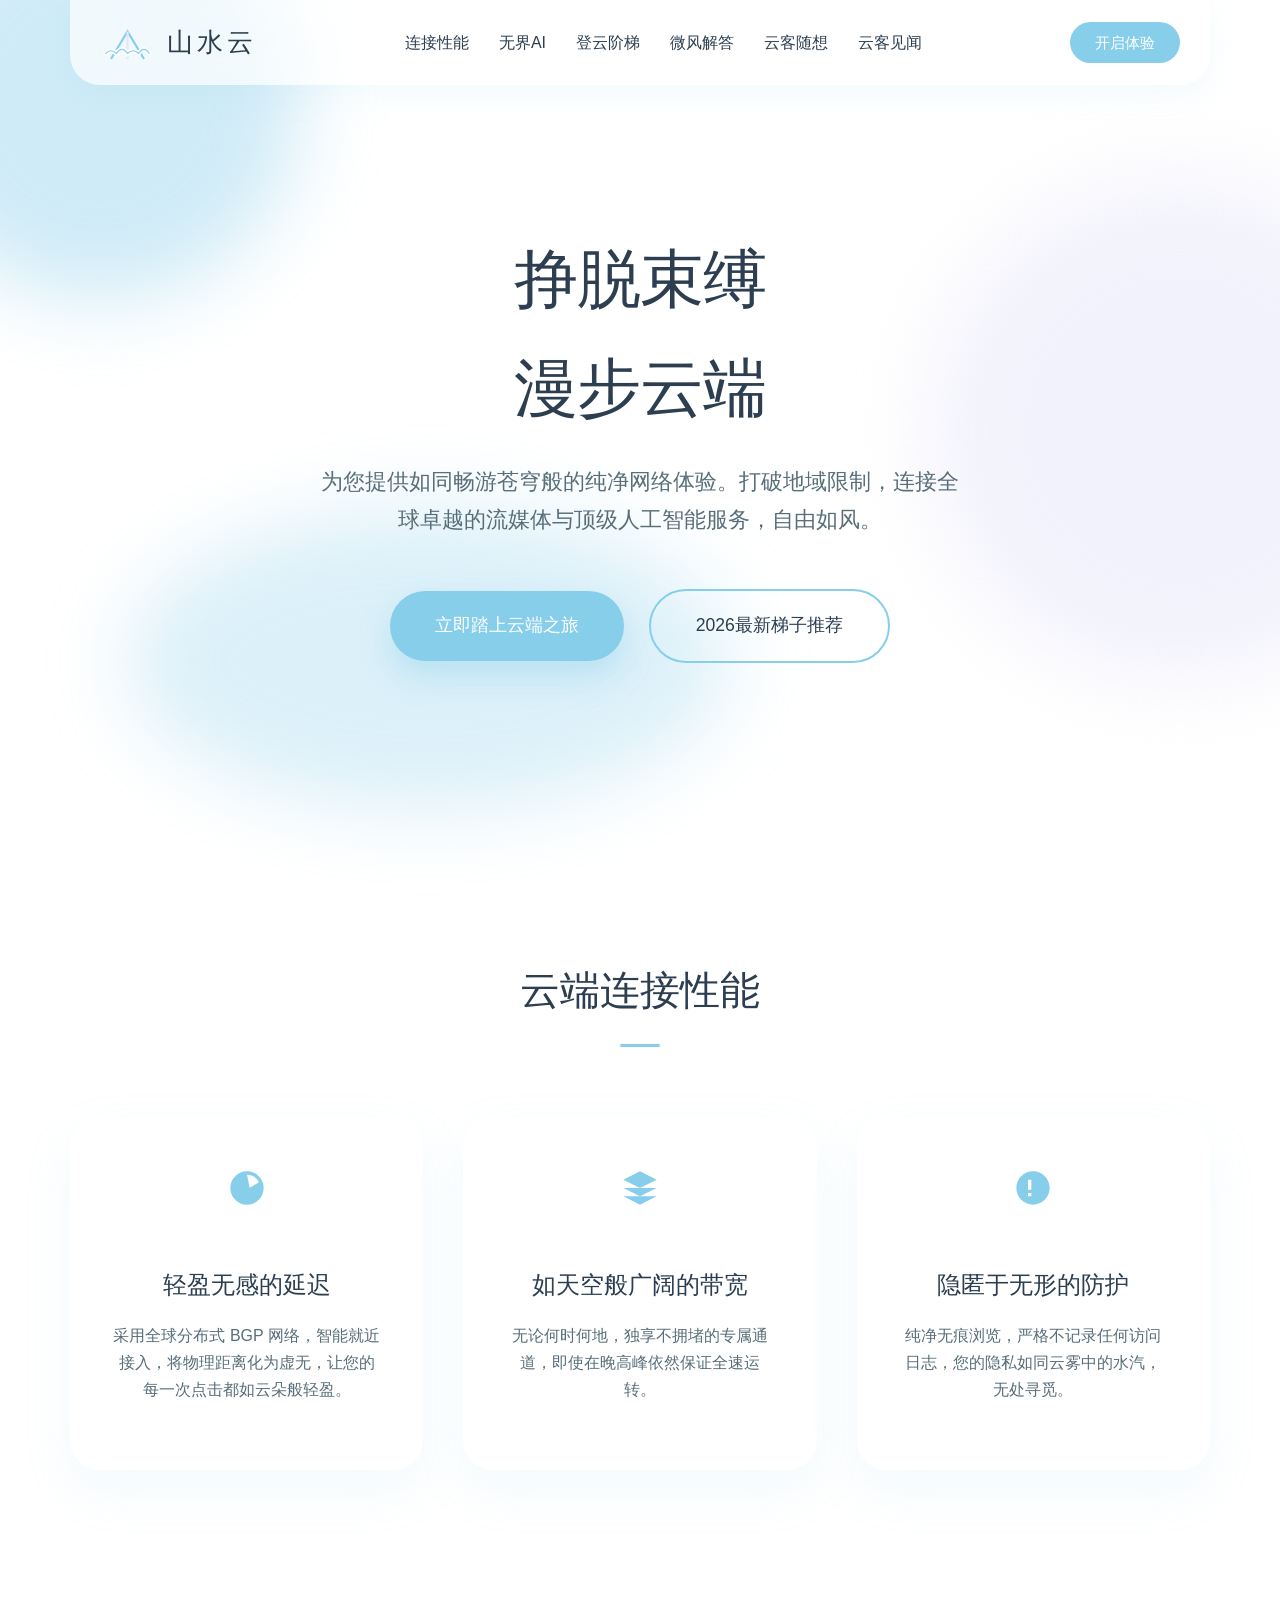
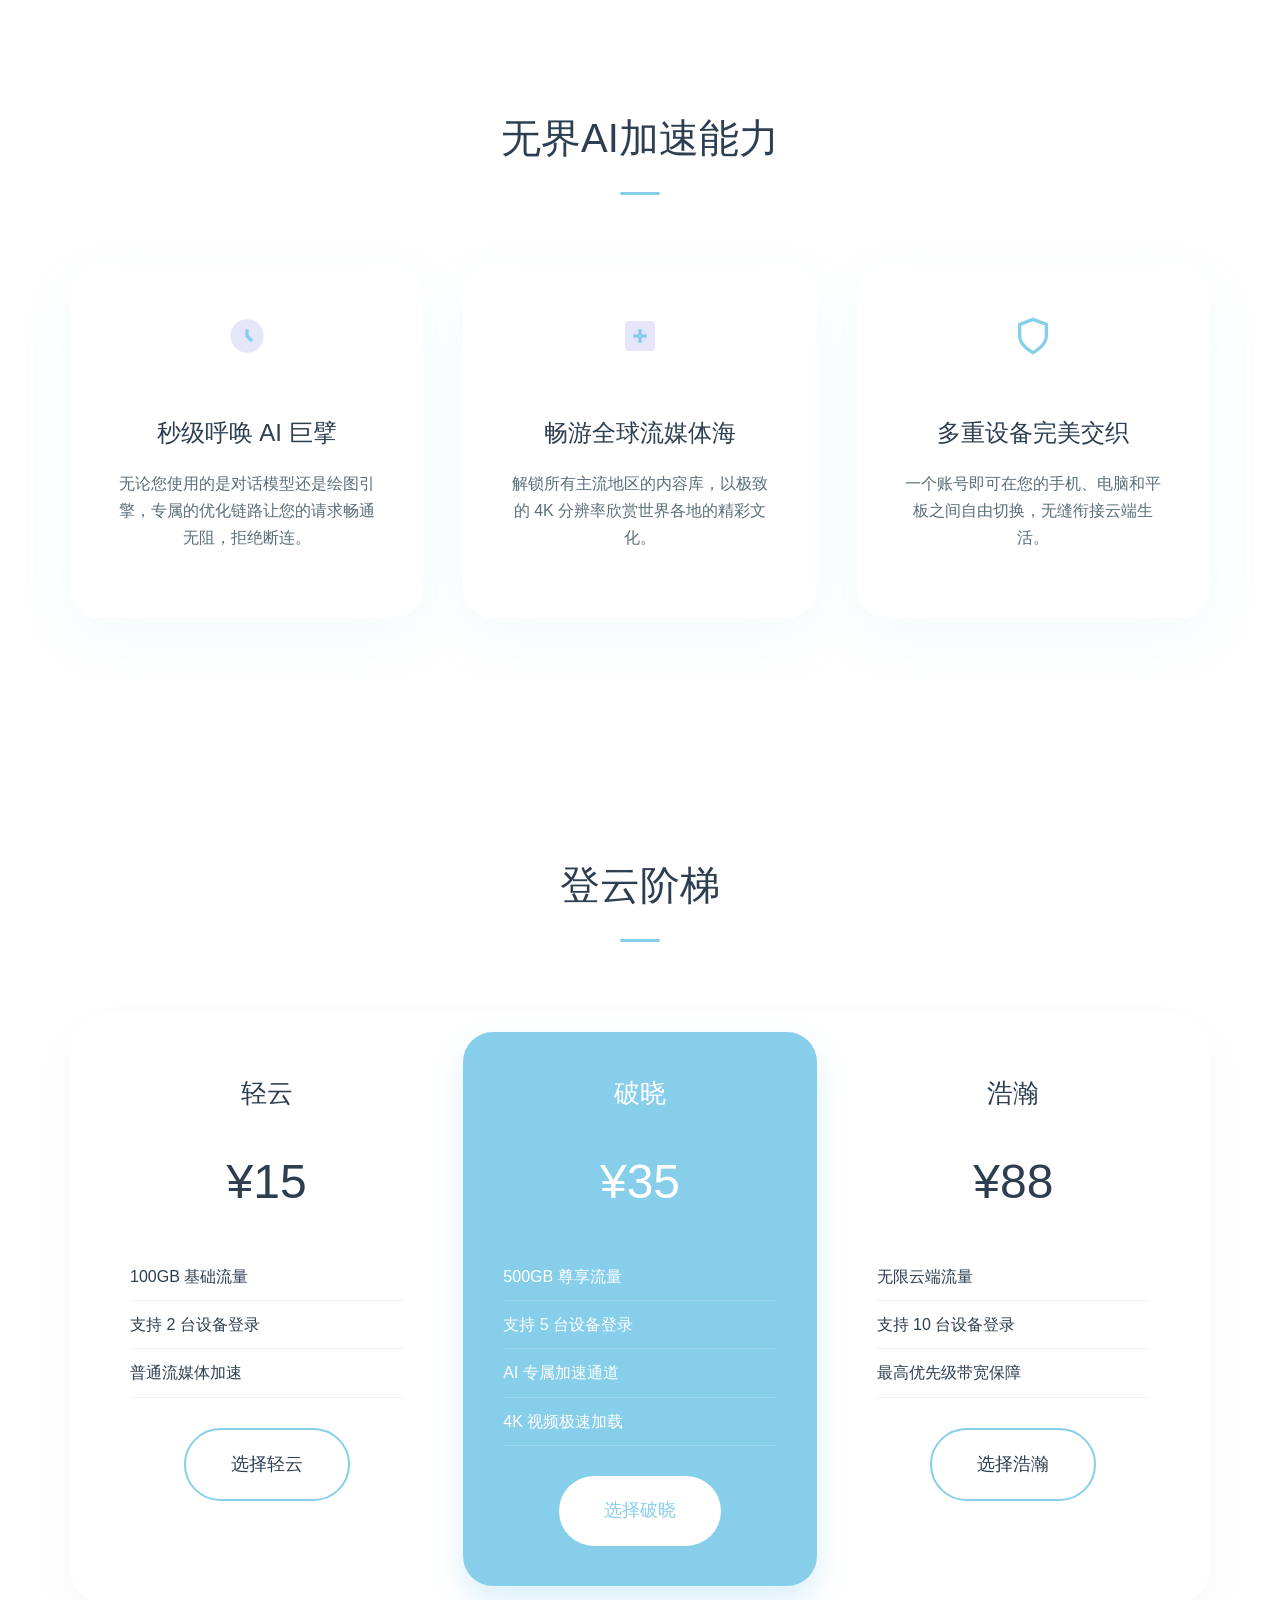
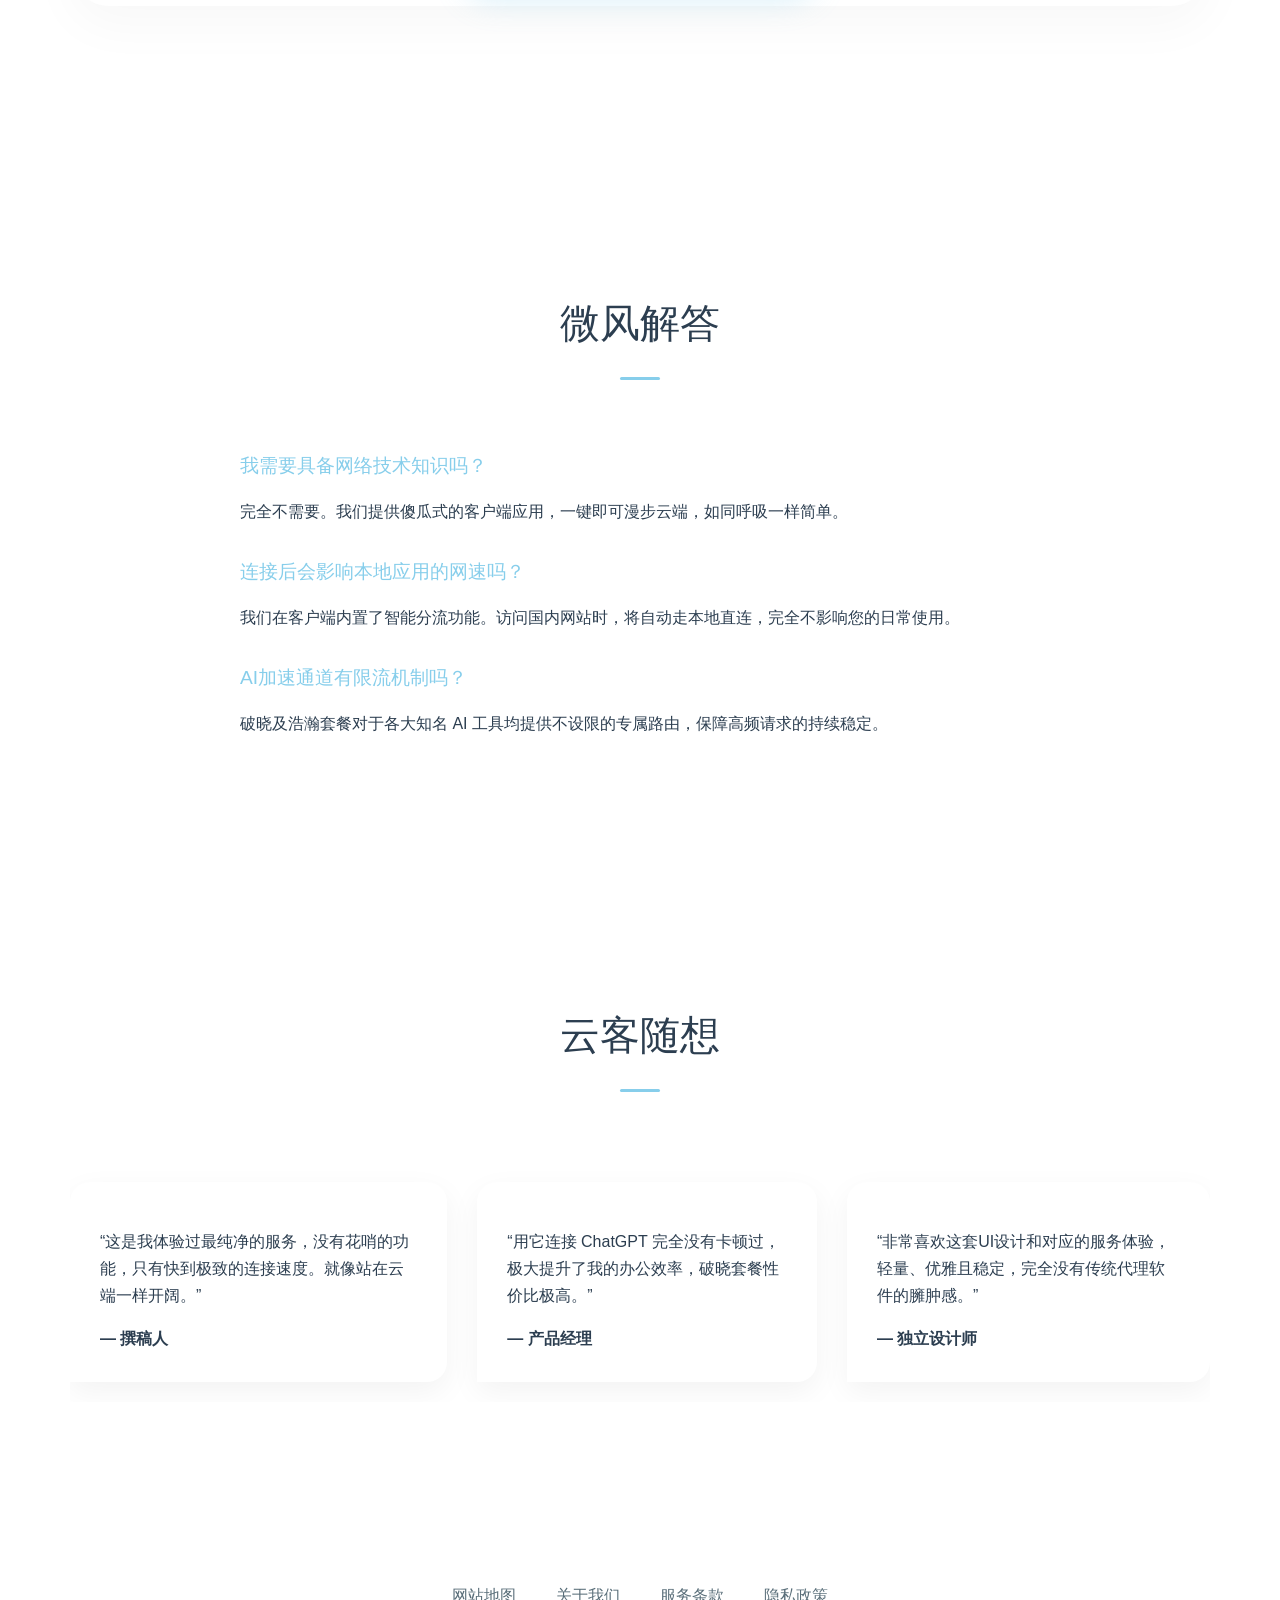
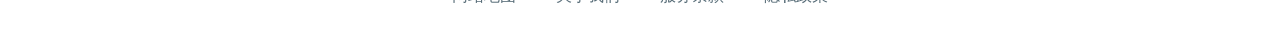
==== index.html @ 4e41da9a "Initial commit - SEO optimized landing pages" ====
﻿<!DOCTYPE html>
<html lang="zh-CN">
<head>
    <meta charset="UTF-8">
    <meta name="viewport" content="width=device-width, initial-scale=1.0">
    
    <link rel="stylesheet" href="style.css">
    <title>山水云 极速专线 - 数字游民与流媒体发烧友的无界漫游</title>
    <meta name="description" content="打破物理界限，山水云为您带来如呼吸般顺畅的网络加速体验。完美支撑 4K 流媒体与云游戏极速秒开。全球数字游民的信赖之选，2026不可错过的无界漫游机场推荐。">
    <meta name="keywords" content="山水云, 数字游民网络, 4K流媒体加速, 极速秒开, 云游戏加速, 机场推荐">
    <meta property="og:title" content="山水云 极速专线 - 数字游民与流媒体发烧友的无界漫游">
    <meta property="og:description" content="打破物理界限，山水云为您带来如呼吸般顺畅的网络加速体验。完美支撑 4K 流媒体与云游戏极速秒开。全球数字游民的信赖之选，2026不可错过的无界漫游机场推荐。">
    <meta property="og:type" content="website">
    <meta property="og:url" content="https://shanshuicloud.yachts/">
    <meta property="og:image" content="https://shanshuicloud.yachts/og-image.jpg">
    <script type="application/ld+json">
    {
      "@context": "https://schema.org/",
      "@type": "Product",
      "name": "山水云",
      "description": "打破物理界限，山水云为您带来如呼吸般顺畅的网络加速体验。完美支撑 4K 流媒体与云游戏极速秒开。全球数字游民的信赖之选，2026不可错过的无界漫游机场推荐。",
      "brand": { "@type": "Brand", "name": "山水云" },
      "offers": { "@type": "AggregateOffer", "lowPrice": "15.00", "highPrice": "88.00", "priceCurrency": "CNY" }
    }
    </script>
</head>
<body>
    <div class="cloud-bg cloud-1"></div>
    <div class="cloud-bg cloud-2"></div>
    <div class="cloud-bg cloud-3"></div>

    <div class="fluid-container">
        <header class="navbar">
            <a href="index.html" class="logo-wrap">
                <svg class="logo-icon" viewBox="0 0 100 100"><title>山水云</title>
                    <path d="M20,80 L50,30 L80,80" fill="none" stroke="#87CEEB" stroke-width="4"/>
                    <path d="M50,30 L50,80" fill="none" stroke="#E6E6FA" stroke-width="4"/>
                    <path d="M10,70 Q20,60 30,70 Q40,55 50,70 Q60,60 70,70 Q80,55 90,70" fill="none" stroke="#FFFFFF" stroke-width="8" stroke-linecap="round"/>
                    <path d="M10,70 Q20,60 30,70 Q40,55 50,70 Q60,60 70,70 Q80,55 90,70" fill="none" stroke="#87CEEB" stroke-width="2" stroke-linecap="round"/>
                </svg>
                <span class="logo-text">山水云</span>
            </a>
            <nav class="yacht-menu">
                <a href="#features">连接性能</a>
                <a href="#media-ai">无界AI</a>
                <a href="#pricing">登云阶梯</a>
                <a href="#faq">微风解答</a>
                <a href="#testimonials">云客随想</a>
                <a href="horizons.html">云客见闻</a>
            </nav>
            <a href="https://ww012.twilightaff.com/#/?code=A56DH1Af" rel="nofollow" target="_blank" class="btn-nav-yacht">开启体验</a>
        </header>

        <section class="hero-fluid">
            <h1>挣脱束缚<br>漫步云端</h1>
            <p>为您提供如同畅游苍穹般的纯净网络体验。打破地域限制，连接全球卓越的流媒体与顶级人工智能服务，自由如风。</p>
            <div>
                <a href="https://ww012.twilightaff.com/#/?code=A56DH1Af" rel="nofollow" target="_blank" class="btn-pill btn-sky">立即踏上云端之旅</a>
                <a href="https://tizilab.net/paihang/" target="_blank" class="btn-pill btn-outline">2026最新梯子推荐</a>
            </div>
        </section>

        <section id="features" class="flowing-section">
            <h2 class="sec-heading">云端连接性能</h2>
            <div class="soft-grid">
                <div class="soft-card">
                    <div class="icon-box">
                        <svg width="40" height="40" viewBox="0 0 24 24" fill="#87CEEB"><path d="M22 12A10 10 0 1 0 12 22 10 10 0 0 0 22 12zM12 4a8 8 0 0 1 7.2 4.6l-5.6 3.2z"/></svg>
                    </div>
                    <h3>轻盈无感的延迟</h3>
                    <p>采用全球分布式 BGP 网络，智能就近接入，将物理距离化为虚无，让您的每一次点击都如云朵般轻盈。</p>
                </div>
                <div class="soft-card">
                    <div class="icon-box">
                        <svg width="40" height="40" viewBox="0 0 24 24" fill="#87CEEB"><path d="M12 2L2 7l10 5 10-5-10-5zM2 17l10 5 10-5M2 12l10 5 10-5"/></svg>
                    </div>
                    <h3>如天空般广阔的带宽</h3>
                    <p>无论何时何地，独享不拥堵的专属通道，即使在晚高峰依然保证全速运转。</p>
                </div>
                <div class="soft-card">
                    <div class="icon-box">
                        <svg width="40" height="40" viewBox="0 0 24 24" fill="#87CEEB"><path d="M12 2C6.48 2 2 6.48 2 12s4.48 10 10 10 10-4.48 10-10S17.52 2 12 2zm-1 15h-2v-2h2v2zm0-4h-2V7h2v6z"/></svg>
                    </div>
                    <h3>隐匿于无形的防护</h3>
                    <p>纯净无痕浏览，严格不记录任何访问日志，您的隐私如同云雾中的水汽，无处寻觅。</p>
                </div>
            </div>
        </section>

        <section id="media-ai" class="flowing-section">
            <h2 class="sec-heading">无界AI加速能力</h2>
            <div class="soft-grid">
                <div class="soft-card">
                    <div class="icon-box">
                        <svg width="40" height="40" viewBox="0 0 24 24" fill="#E6E6FA"><circle cx="12" cy="12" r="10"/><path d="M12 8v4l3 3" stroke="#87CEEB" stroke-width="2" fill="none"/></svg>
                    </div>
                    <h3>秒级呼唤 AI 巨擘</h3>
                    <p>无论您使用的是对话模型还是绘图引擎，专属的优化链路让您的请求畅通无阻，拒绝断连。</p>
                </div>
                <div class="soft-card">
                    <div class="icon-box">
                        <svg width="40" height="40" viewBox="0 0 24 24" fill="#E6E6FA"><rect x="3" y="3" width="18" height="18" rx="2"/><path d="M8 12h8M12 8v8" stroke="#87CEEB" stroke-width="2" fill="none"/></svg>
                    </div>
                    <h3>畅游全球流媒体海</h3>
                    <p>解锁所有主流地区的内容库，以极致的 4K 分辨率欣赏世界各地的精彩文化。</p>
                </div>
                <div class="soft-card">
                    <div class="icon-box">
                        <svg width="40" height="40" viewBox="0 0 24 24" fill="#E6E6FA"><path d="M12 22s8-4 8-10V5l-8-3-8 3v7c0 6 8 10 8 10z" stroke="#87CEEB" stroke-width="2" fill="none"/></svg>
                    </div>
                    <h3>多重设备完美交织</h3>
                    <p>一个账号即可在您的手机、电脑和平板之间自由切换，无缝衔接云端生活。</p>
                </div>
            </div>
        </section>

        <section id="pricing" class="flowing-section">
            <h2 class="sec-heading">登云阶梯</h2>
            <div class="price-row">
                <div class="price-col">
                    <h3>轻云</h3>
                    <div class="price-val">¥15</div>
                    <ul>
                        <li>100GB 基础流量</li>
                        <li>支持 2 台设备登录</li>
                        <li>普通流媒体加速</li>
                    </ul>
                    <a href="https://ww012.twilightaff.com/#/?code=A56DH1Af" rel="nofollow" target="_blank" class="btn-pill btn-outline">选择轻云</a>
                </div>
                <div class="price-col active">
                    <h3>破晓</h3>
                    <div class="price-val">¥35</div>
                    <ul>
                        <li>500GB 尊享流量</li>
                        <li>支持 5 台设备登录</li>
                        <li>AI 专属加速通道</li>
                        <li>4K 视频极速加载</li>
                    </ul>
                    <a href="https://ww012.twilightaff.com/#/?code=A56DH1Af" rel="nofollow" target="_blank" class="btn-pill" style="background:white;color:var(--sky);">选择破晓</a>
                </div>
                <div class="price-col">
                    <h3>浩瀚</h3>
                    <div class="price-val">¥88</div>
                    <ul>
                        <li>无限云端流量</li>
                        <li>支持 10 台设备登录</li>
                        <li>最高优先级带宽保障</li>
                    </ul>
                    <a href="https://ww012.twilightaff.com/#/?code=A56DH1Af" rel="nofollow" target="_blank" class="btn-pill btn-outline">选择浩瀚</a>
                </div>
            </div>
        </section>

        <section id="faq" class="flowing-section">
            <h2 class="sec-heading">微风解答</h2>
            <div class="faq-list">
                <div class="faq-wrap">
                    <h4>我需要具备网络技术知识吗？</h4>
                    <p>完全不需要。我们提供傻瓜式的客户端应用，一键即可漫步云端，如同呼吸一样简单。</p>
                </div>
                <div class="faq-wrap">
                    <h4>连接后会影响本地应用的网速吗？</h4>
                    <p>我们在客户端内置了智能分流功能。访问国内网站时，将自动走本地直连，完全不影响您的日常使用。</p>
                </div>
                <div class="faq-wrap">
                    <h4>AI加速通道有限流机制吗？</h4>
                    <p>破晓及浩瀚套餐对于各大知名 AI 工具均提供不设限的专属路由，保障高频请求的持续稳定。</p>
                </div>
            </div>
        </section>

        <section id="testimonials" class="flowing-section">
            <h2 class="sec-heading">云客随想</h2>
            <div class="testi-flow">
                <div class="testi-bubble">
                    <p>“这是我体验过最纯净的服务，没有花哨的功能，只有快到极致的连接速度。就像站在云端一样开阔。”</p>
                    <strong>— 撰稿人</strong>
                </div>
                <div class="testi-bubble">
                    <p>“用它连接 ChatGPT 完全没有卡顿过，极大提升了我的办公效率，破晓套餐性价比极高。”</p>
                    <strong>— 产品经理</strong>
                </div>
                <div class="testi-bubble">
                    <p>“非常喜欢这套UI设计和对应的服务体验，轻量、优雅且稳定，完全没有传统代理软件的臃肿感。”</p>
                    <strong>— 独立设计师</strong>
                </div>
            </div>
        </section>

        <footer class="footer-cloud">
            <div class="footer-links">
                <a href="sitemap.html" target="_blank">网站地图</a>
                <a href="about.html" target="_blank">关于我们</a>
                <a href="terms.html" target="_blank">服务条款</a>
                <a href="privacy.html" target="_blank">隐私政策</a>
            </div>
        </footer>
    </div>
</body>
</html>
---- style.css ----
/* E:\1落地页\落地页\山水云\shanshuicloud.yachts\style.css */
:root {
    --sky: #87CEEB;
    --cloud: #FFFFFF;
    --lavender: #E6E6FA;
    --text-dark: #2C3E50;
    --text-light: #596E79;
}
* { box-sizing: border-box; }
body {
    margin: 0; padding: 0;
    font-family: "Helvetica Neue", Helvetica, Arial, sans-serif;
    background-color: var(--cloud);
    color: var(--text-dark);
    line-height: 1.7;
    overflow-x: hidden;
}
a { text-decoration: none; }
.fluid-container { max-width: 1200px; margin: 0 auto; padding: 0 30px; position: relative; z-index: 10; }

/* Navigation */
.navbar { position: sticky; top: 0; z-index: 1000; padding: 15px 30px; display: flex; justify-content: space-between; align-items: center; background: rgba(255,255,255,0.7); backdrop-filter: blur(15px); border-radius: 0 0 30px 30px; margin-bottom: 20px; box-shadow: 0 10px 30px rgba(135,206,235,0.1); }
.logo-wrap { display: flex; align-items: center; gap: 12px; }
.yacht-menu { display: flex; gap: 30px; align-items: center; }
.yacht-menu a { color: var(--text-dark); font-weight: 400; transition: color 0.2s; }
.yacht-menu a:hover { color: var(--sky); }
.btn-nav-yacht { background: var(--sky); color: white; padding: 8px 25px; border-radius: 30px; font-weight: 500; font-size: 0.95rem; transition: 0.3s; }
.btn-nav-yacht:hover { box-shadow: 0 5px 15px rgba(135,206,235,0.4); transform: translateY(-2px); }
@media (max-width: 800px) { .yacht-menu { display: none; } .navbar { padding: 15px; border-radius: 0; } }
.logo-icon { width: 55px; height: 55px; }
.logo-text { font-size: 26px; font-weight: 300; letter-spacing: 4px; color: var(--text-dark); }

/* Cloud Backgrounds */
.cloud-bg { position: absolute; border-radius: 50%; filter: blur(40px); z-index: 0; pointer-events: none; }
.cloud-1 { top: -100px; left: -100px; width: 400px; height: 400px; background: rgba(135, 206, 235, 0.4); }
.cloud-2 { top: 20%; right: -150px; width: 500px; height: 500px; background: rgba(230, 230, 250, 0.5); }
.cloud-3 { bottom: 10%; left: 10%; width: 600px; height: 300px; background: rgba(135, 206, 235, 0.3); }

/* Hero Section */
.hero-fluid { padding: 120px 0 160px; text-align: center; position: relative; }
.hero-fluid h1 { font-size: 4rem; font-weight: 200; margin: 0 0 20px; letter-spacing: -1px; }
.hero-fluid p { font-size: 1.4rem; color: var(--text-light); max-width: 650px; margin: 0 auto 50px; font-weight: 300; }
.btn-pill {
    display: inline-block; padding: 20px 45px; border-radius: 50px; font-size: 1.1rem;
    font-weight: 500; transition: transform 0.3s, box-shadow 0.3s;
}
.btn-sky { background: var(--sky); color: white; box-shadow: 0 15px 30px rgba(135,206,235,0.4); margin-right: 20px; }
.btn-sky:hover { transform: translateY(-3px); box-shadow: 0 20px 40px rgba(135,206,235,0.6); }
.btn-outline { background: transparent; color: var(--text-dark); border: 2px solid var(--sky); }
.btn-outline:hover { background: var(--sky); color: white; }

/* Flowing Sections */
.flowing-section { padding: 100px 0; position: relative; }
.sec-heading { text-align: center; font-size: 2.5rem; font-weight: 300; margin-bottom: 70px; color: var(--text-dark); }
.sec-heading::after { content: ''; display: block; width: 40px; height: 3px; background: var(--sky); margin: 20px auto 0; border-radius: 2px; }

/* Soft Cards */
.soft-grid { display: flex; flex-wrap: wrap; gap: 40px; justify-content: center; }
.soft-card {
    flex: 1; min-width: 300px; max-width: 380px; padding: 50px 40px;
    background: rgba(255, 255, 255, 0.8);
    border-radius: 30px; border: 1px solid rgba(255,255,255,0.9);
    box-shadow: 0 20px 50px rgba(135,206,235,0.1); text-align: center;
    backdrop-filter: blur(10px);
}
.icon-box { margin-bottom: 25px; display: inline-block; }
.soft-card h3 { font-size: 1.5rem; font-weight: 400; margin-bottom: 15px; }
.soft-card p { color: var(--text-light); font-weight: 300; }

/* Horizontal Pricing */
.price-row { display: flex; flex-wrap: wrap; background: rgba(255,255,255,0.9); border-radius: 40px; box-shadow: 0 20px 50px rgba(0,0,0,0.03); padding: 20px; gap: 20px; margin-bottom: 50px; }
.price-col { flex: 1; min-width: 280px; padding: 40px; border-radius: 30px; text-align: center; }
.price-col.active { background: var(--sky); color: white; box-shadow: 0 15px 30px rgba(135,206,235,0.3); }
.price-col h3 { font-weight: 300; font-size: 1.6rem; margin-top: 0; }
.price-val { font-size: 3rem; font-weight: 200; margin-bottom: 30px; }
.price-col ul { list-style: none; padding: 0; margin-bottom: 30px; text-align: left; }
.price-col ul li { padding: 10px 0; border-bottom: 1px solid rgba(0,0,0,0.05); font-weight: 300; }
.price-col.active ul li { border-bottom-color: rgba(255,255,255,0.2); }

/* Minimalist FAQ & Testimonial */
.faq-list { max-width: 800px; margin: 0 auto; }
.faq-wrap { margin-bottom: 30px; }
.faq-wrap h4 { font-weight: 500; font-size: 1.2rem; color: var(--sky); margin: 0 0 10px; }
.testi-flow { display: flex; gap: 30px; overflow-x: auto; padding: 20px 0; }
.testi-bubble { min-width: 300px; background: white; padding: 30px; border-radius: 20px 20px 20px 0; box-shadow: 0 10px 30px rgba(0,0,0,0.05); }

/* Footer */
.footer-cloud { padding: 80px 0 40px; text-align: center; position: relative; }
.footer-links { display: flex; justify-content: center; gap: 40px; }
.footer-links a { color: var(--text-light); font-weight: 300; }
.footer-links a:hover { color: var(--sky); }

@media (max-width: 768px) {
    .hero-fluid h1 { font-size: 2.8rem; }
    .btn-pill { display: block; width: 100%; margin: 10px 0; }
    .price-row { border-radius: 20px; padding: 10px; }
    .soft-card { border-radius: 20px; padding: 30px 20px; }
}

.article-body a { color: #0088cc; text-decoration: underline; font-weight: bold; }
.article-body a:visited { color: #0088cc; }
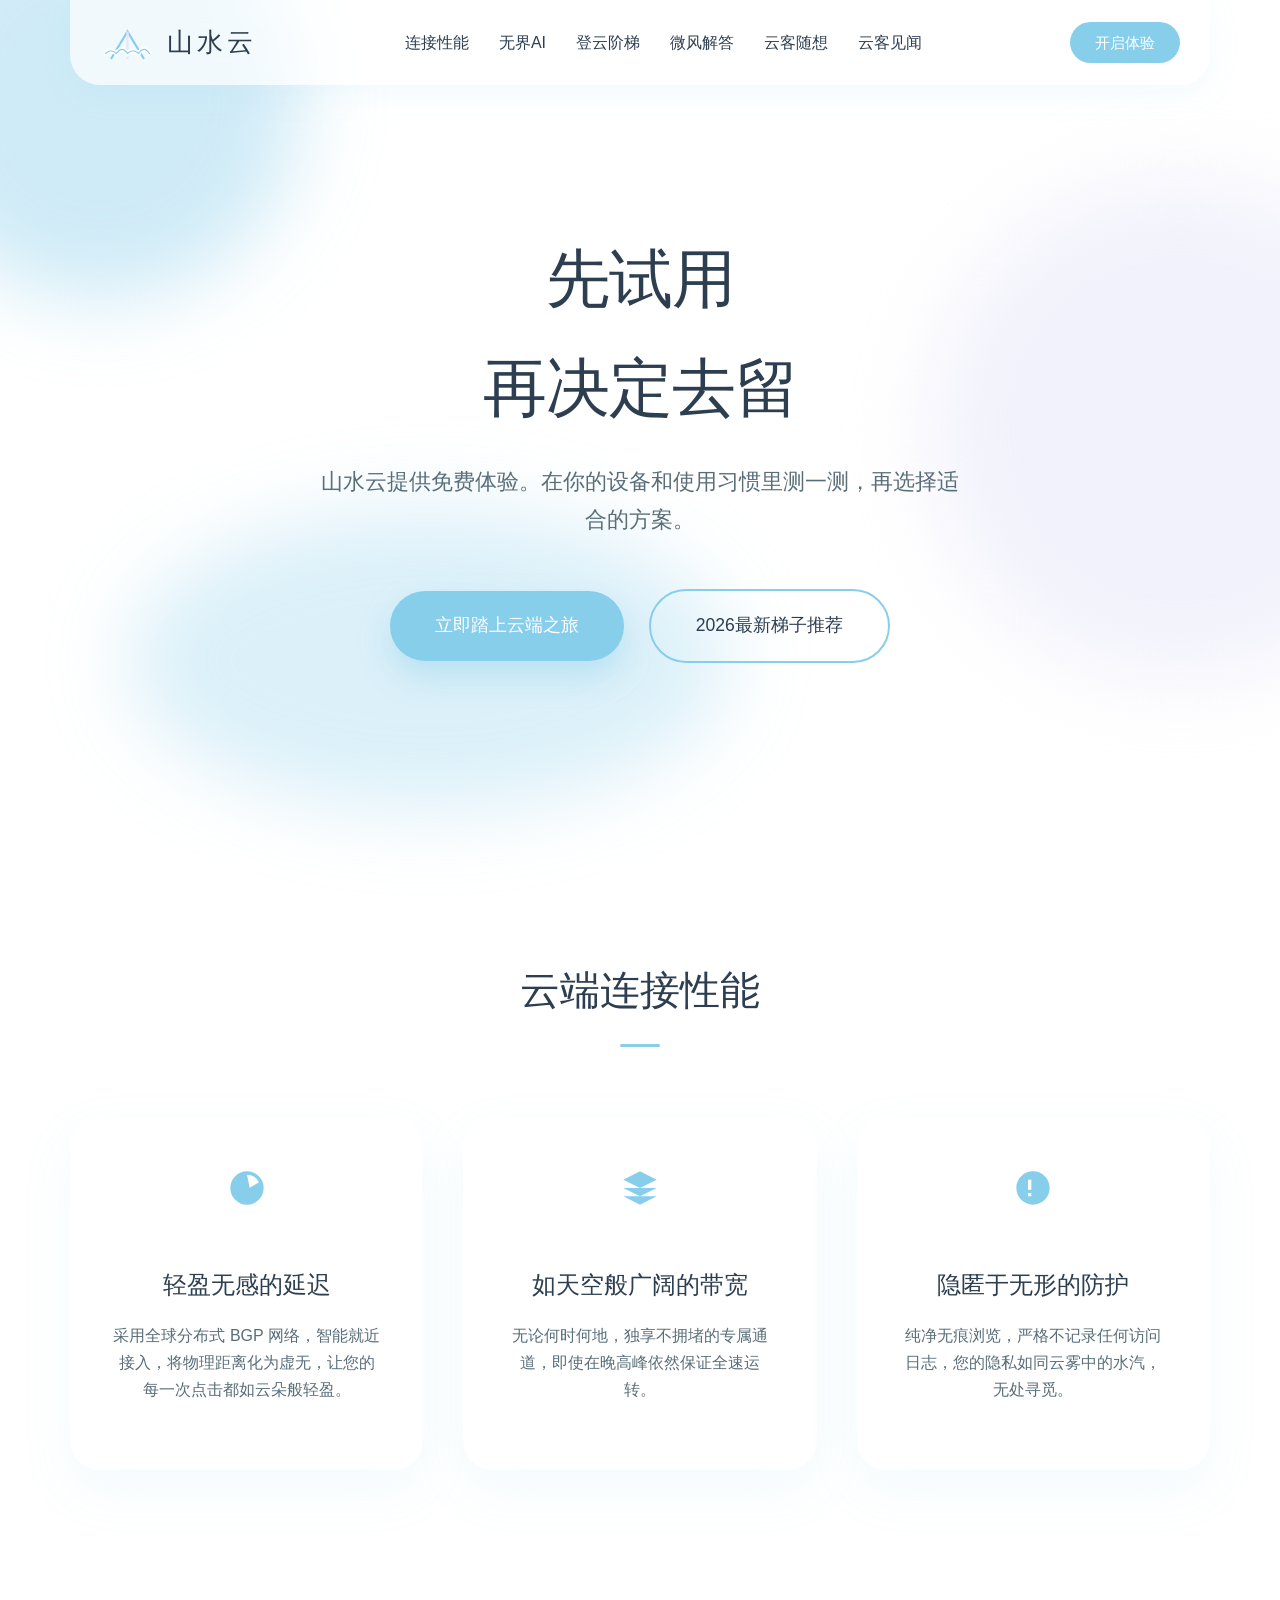
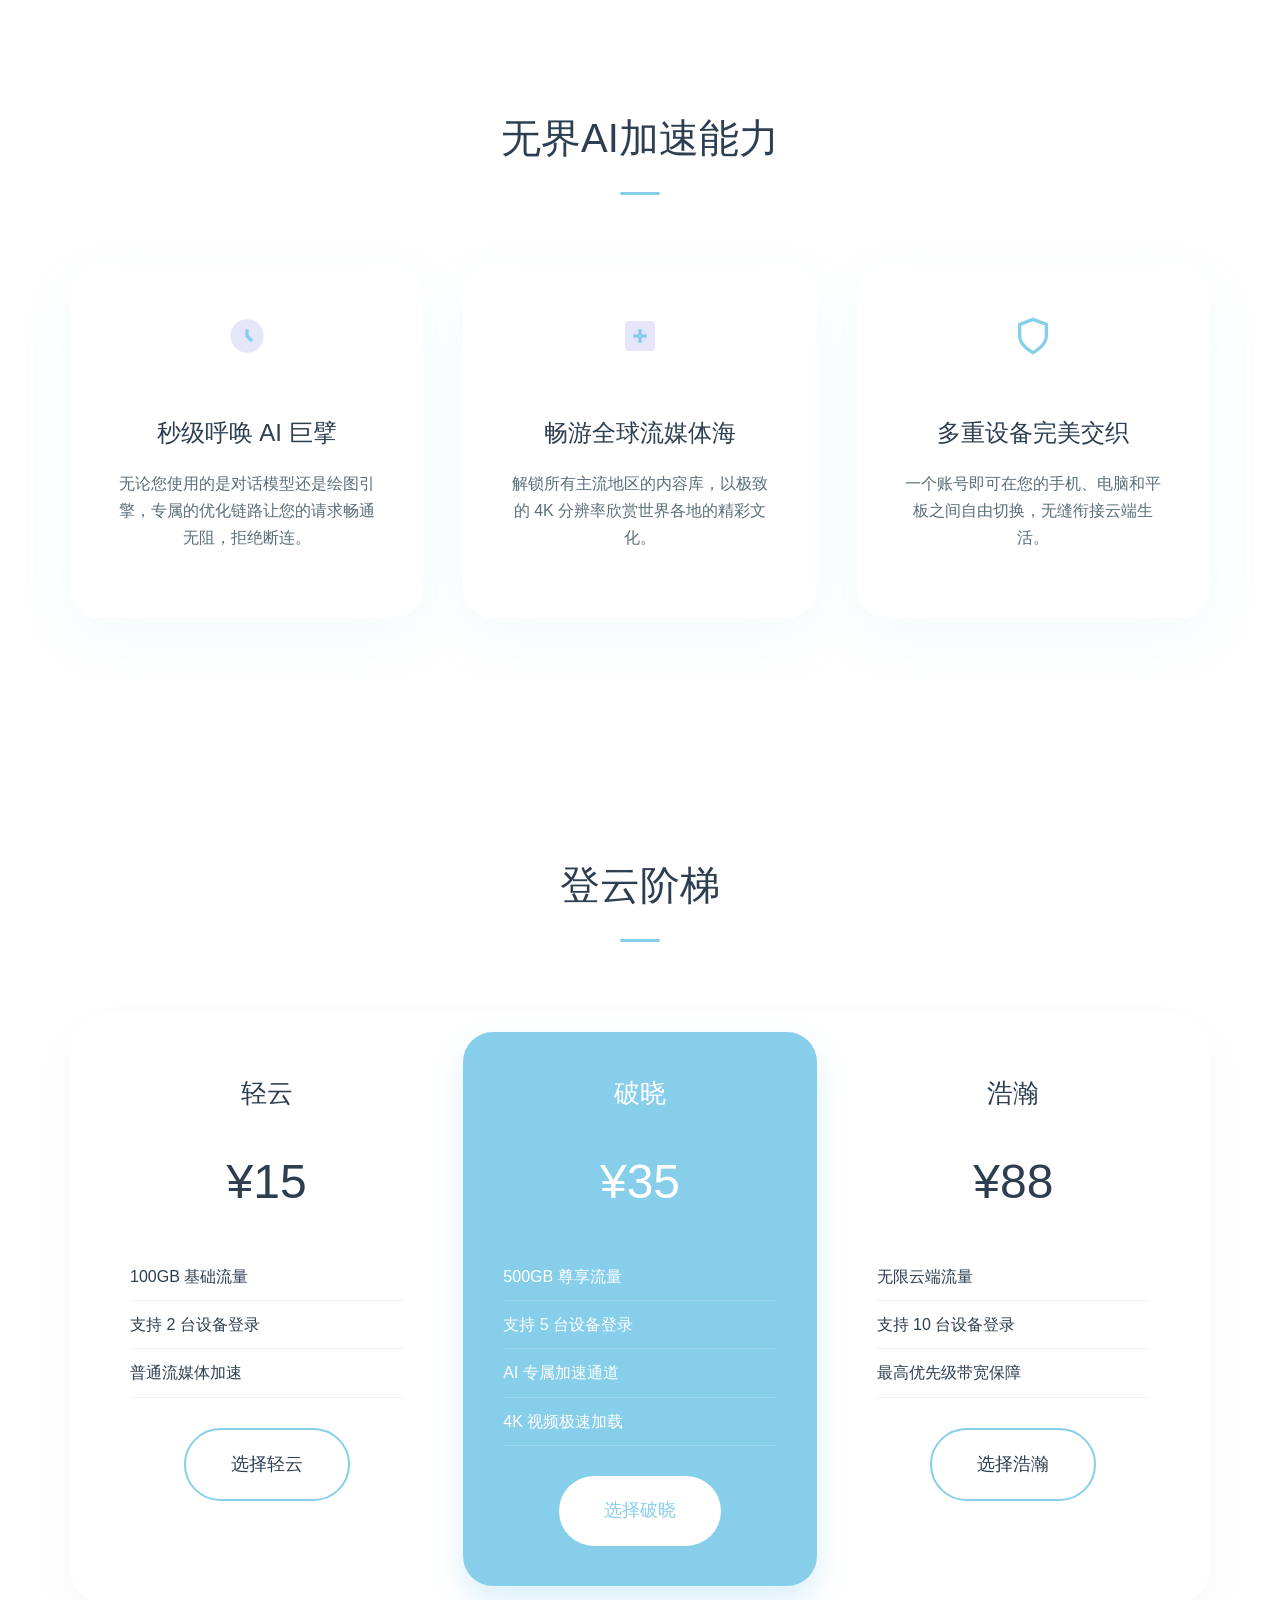
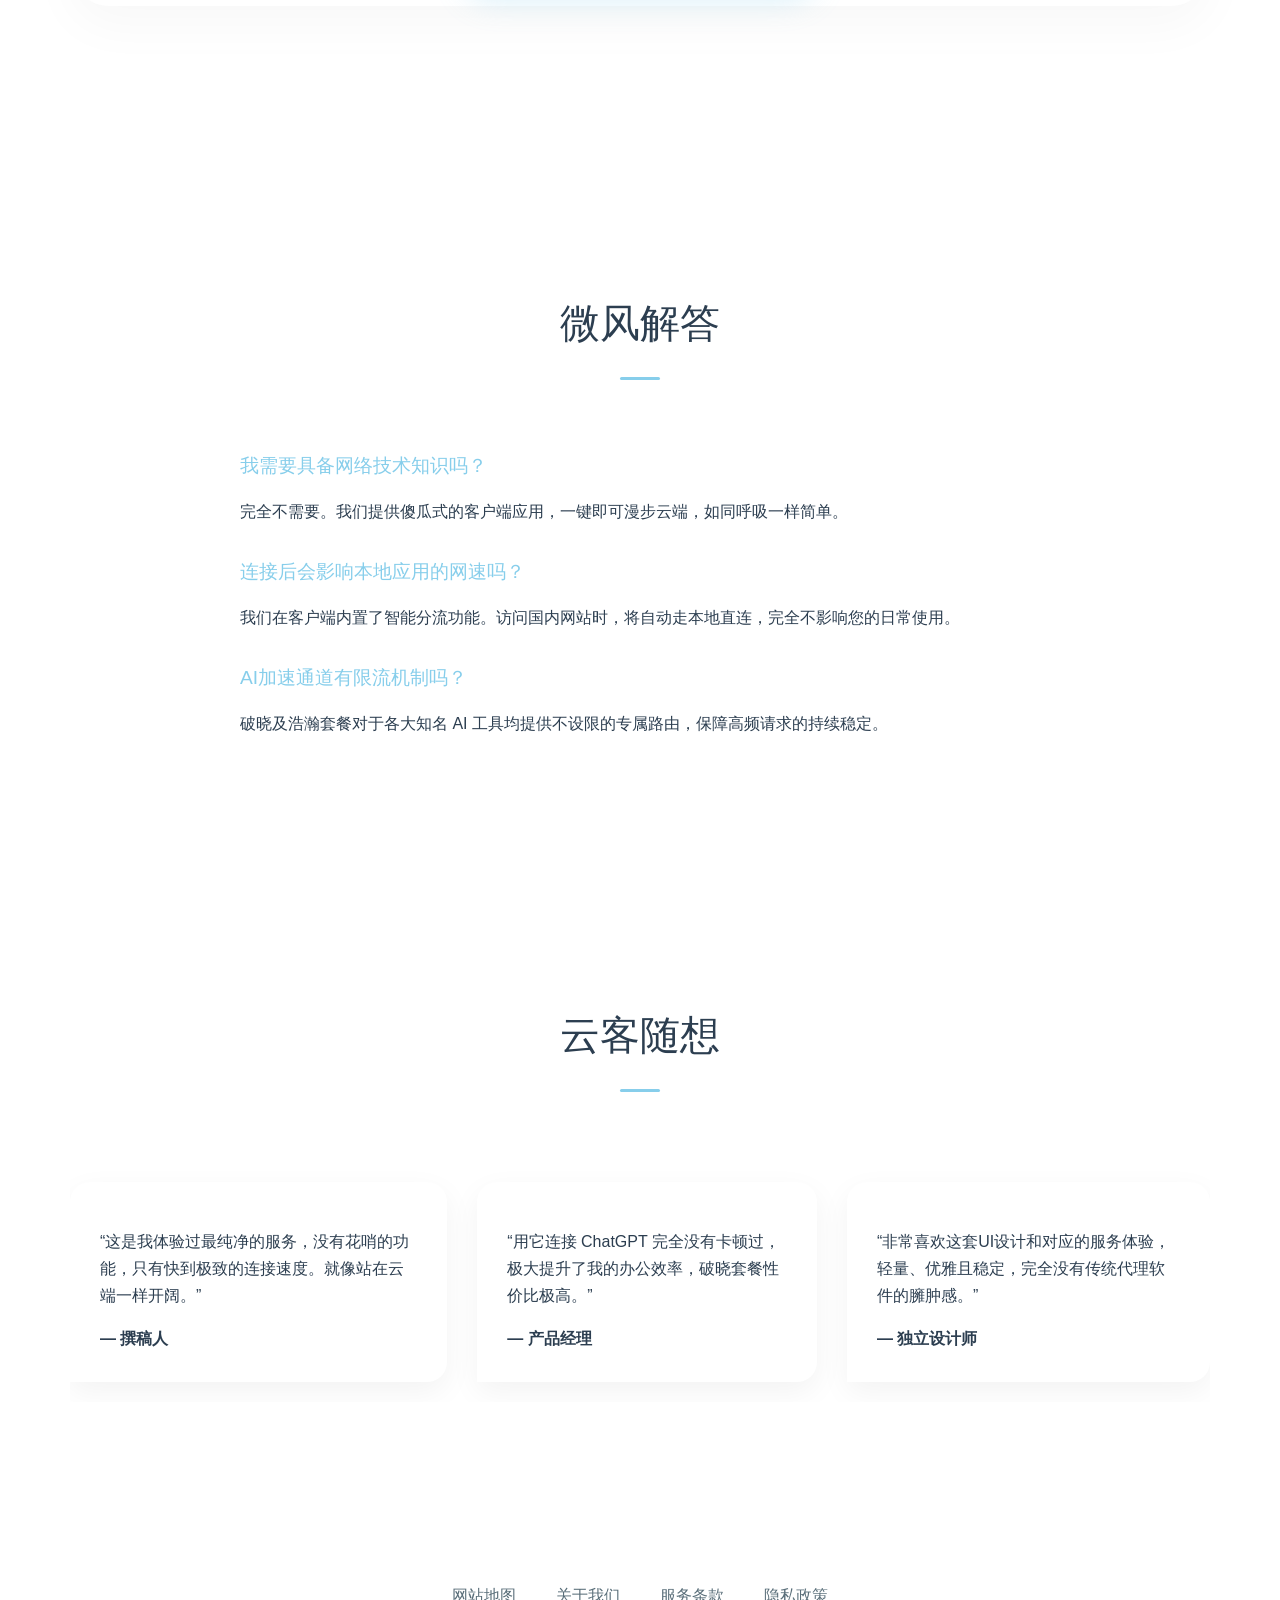
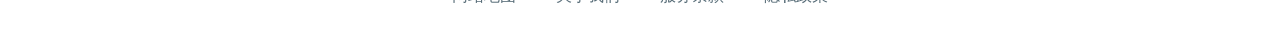
==== commit 1867b259: "Update blog hyperlinks to dajichang.mom" ====
--- a/index.html
+++ b/index.html
@@ -1,15 +1,15 @@
-﻿<!DOCTYPE html>
+<!DOCTYPE html>
 <html lang="zh-CN">
 <head>
     <meta charset="UTF-8">
     <meta name="viewport" content="width=device-width, initial-scale=1.0">
     
     <link rel="stylesheet" href="style.css">
-    <title>山水云 极速专线 - 数字游民与流媒体发烧友的无界漫游</title>
-    <meta name="description" content="打破物理界限，山水云为您带来如呼吸般顺畅的网络加速体验。完美支撑 4K 流媒体与云游戏极速秒开。全球数字游民的信赖之选，2026不可错过的无界漫游机场推荐。">
-    <meta name="keywords" content="山水云, 数字游民网络, 4K流媒体加速, 极速秒开, 云游戏加速, 机场推荐">
-    <meta property="og:title" content="山水云 极速专线 - 数字游民与流媒体发烧友的无界漫游">
-    <meta property="og:description" content="打破物理界限，山水云为您带来如呼吸般顺畅的网络加速体验。完美支撑 4K 流媒体与云游戏极速秒开。全球数字游民的信赖之选，2026不可错过的无界漫游机场推荐。">
+    <title>山水云 - 旅行、学习与影音的加速服务 | 免费体验与设备设置指南</title>
+    <meta name="description" content="山水云提供免费体验。站内有手机相册备份、出行地图准备、Mac 网络设置、线上课程准备与家庭影院接口等实用指南。">
+    <meta name="keywords" content="山水云, 机场推荐, 免费体验, 相册备份, 出行准备, Mac网络设置, HDMI eARC">
+    <meta property="og:title" content="山水云 - 旅行、学习与影音的加速服务 | 免费体验与设备设置指南">
+    <meta property="og:description" content="山水云提供免费体验。站内有手机相册备份、出行地图准备、Mac 网络设置、线上课程准备与家庭影院接口等实用指南。">
     <meta property="og:type" content="website">
     <meta property="og:url" content="https://shanshuicloud.yachts/">
     <meta property="og:image" content="https://shanshuicloud.yachts/og-image.jpg">
@@ -52,11 +52,11 @@
         </header>
 
         <section class="hero-fluid">
-            <h1>挣脱束缚<br>漫步云端</h1>
-            <p>为您提供如同畅游苍穹般的纯净网络体验。打破地域限制，连接全球卓越的流媒体与顶级人工智能服务，自由如风。</p>
+            <h1>先试用<br>再决定去留</h1>
+            <p>山水云提供免费体验。在你的设备和使用习惯里测一测，再选择适合的方案。</p>
             <div>
                 <a href="https://ww012.twilightaff.com/#/?code=A56DH1Af" rel="nofollow" target="_blank" class="btn-pill btn-sky">立即踏上云端之旅</a>
-                <a href="https://tizilab.net/paihang/" target="_blank" class="btn-pill btn-outline">2026最新梯子推荐</a>
+                <a href="https://dajichang.mom/" target="_blank" class="btn-pill btn-outline">2026最新梯子推荐</a>
             </div>
         </section>
 
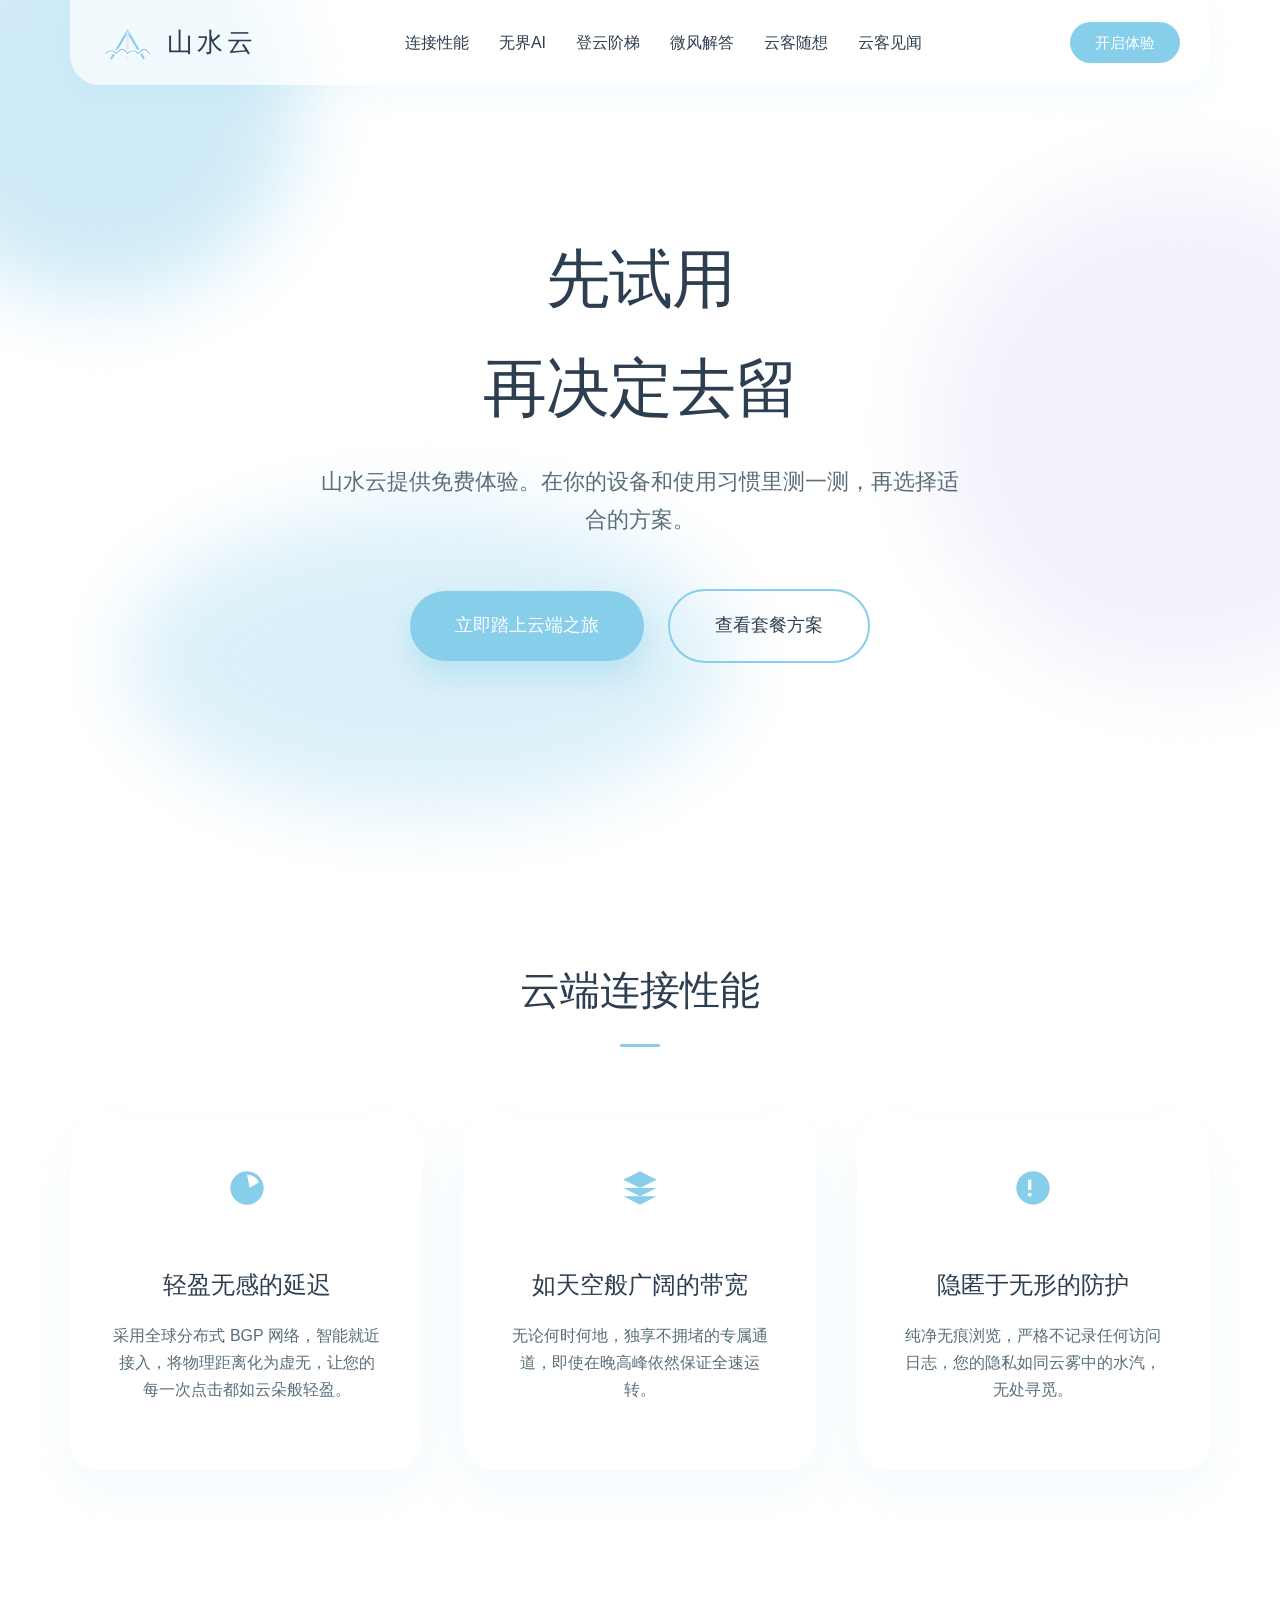
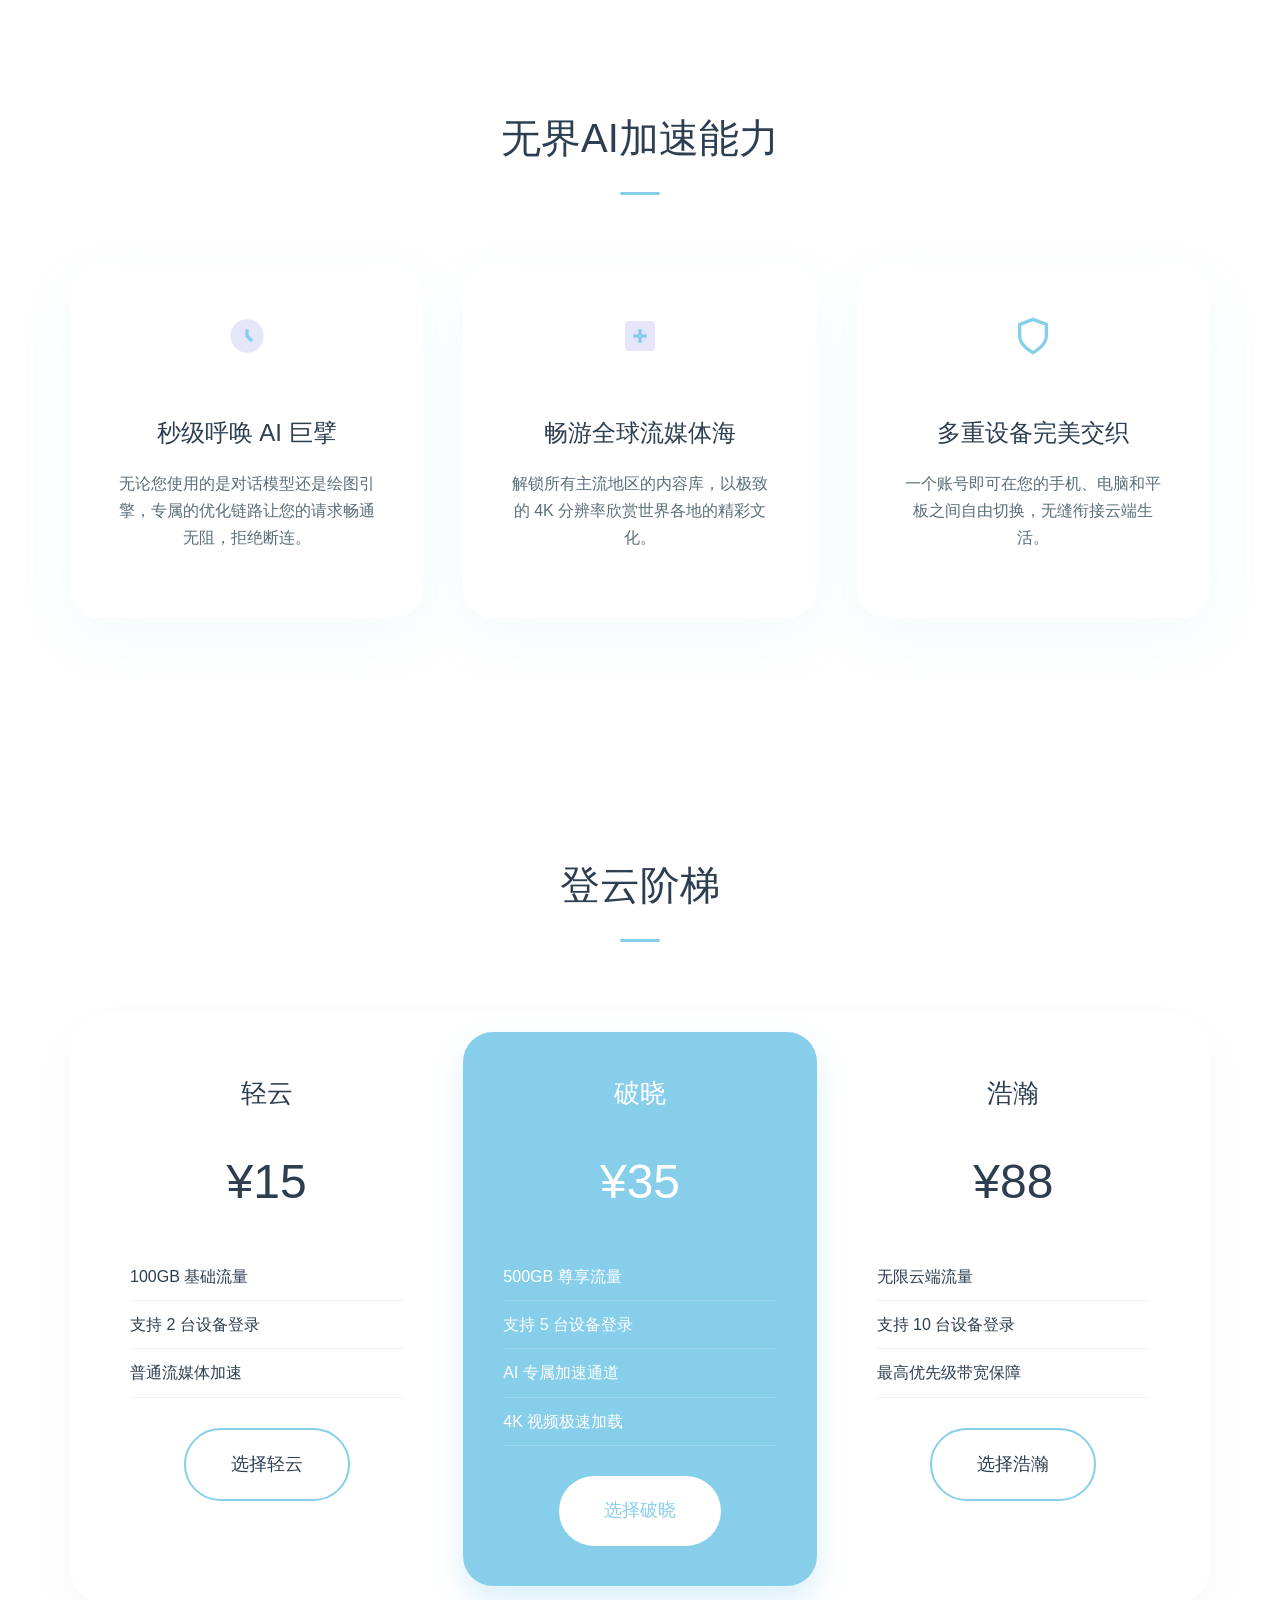
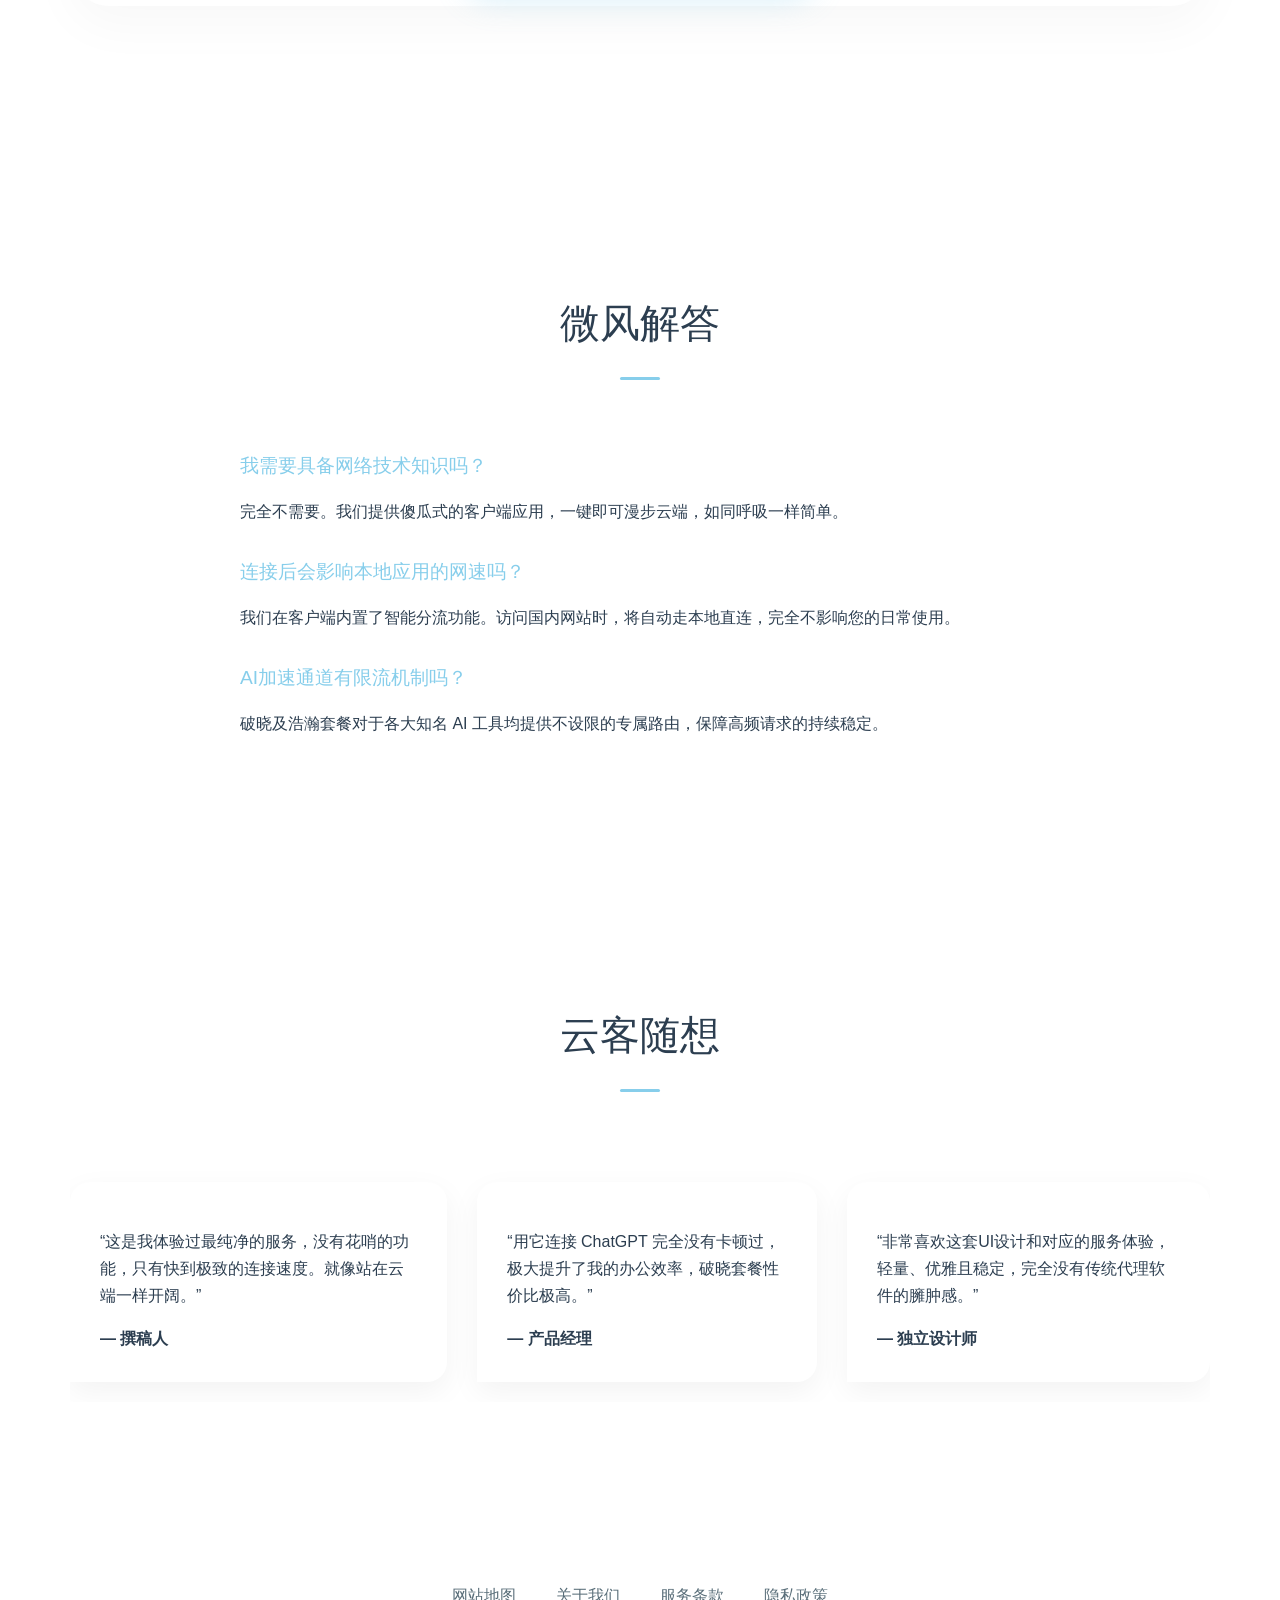
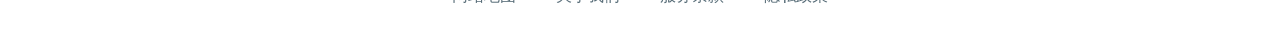
==== commit db03da87: "Update hero ladder button to pricing section anchor" ====
--- a/index.html
+++ b/index.html
@@ -56,7 +56,7 @@
             <p>山水云提供免费体验。在你的设备和使用习惯里测一测，再选择适合的方案。</p>
             <div>
                 <a href="https://ww012.twilightaff.com/#/?code=A56DH1Af" rel="nofollow" target="_blank" class="btn-pill btn-sky">立即踏上云端之旅</a>
-                <a href="https://dajichang.mom/" target="_blank" class="btn-pill btn-outline">2026最新梯子推荐</a>
+                <a href="#pricing" class="btn-pill btn-outline">查看套餐方案</a>
             </div>
         </section>
 
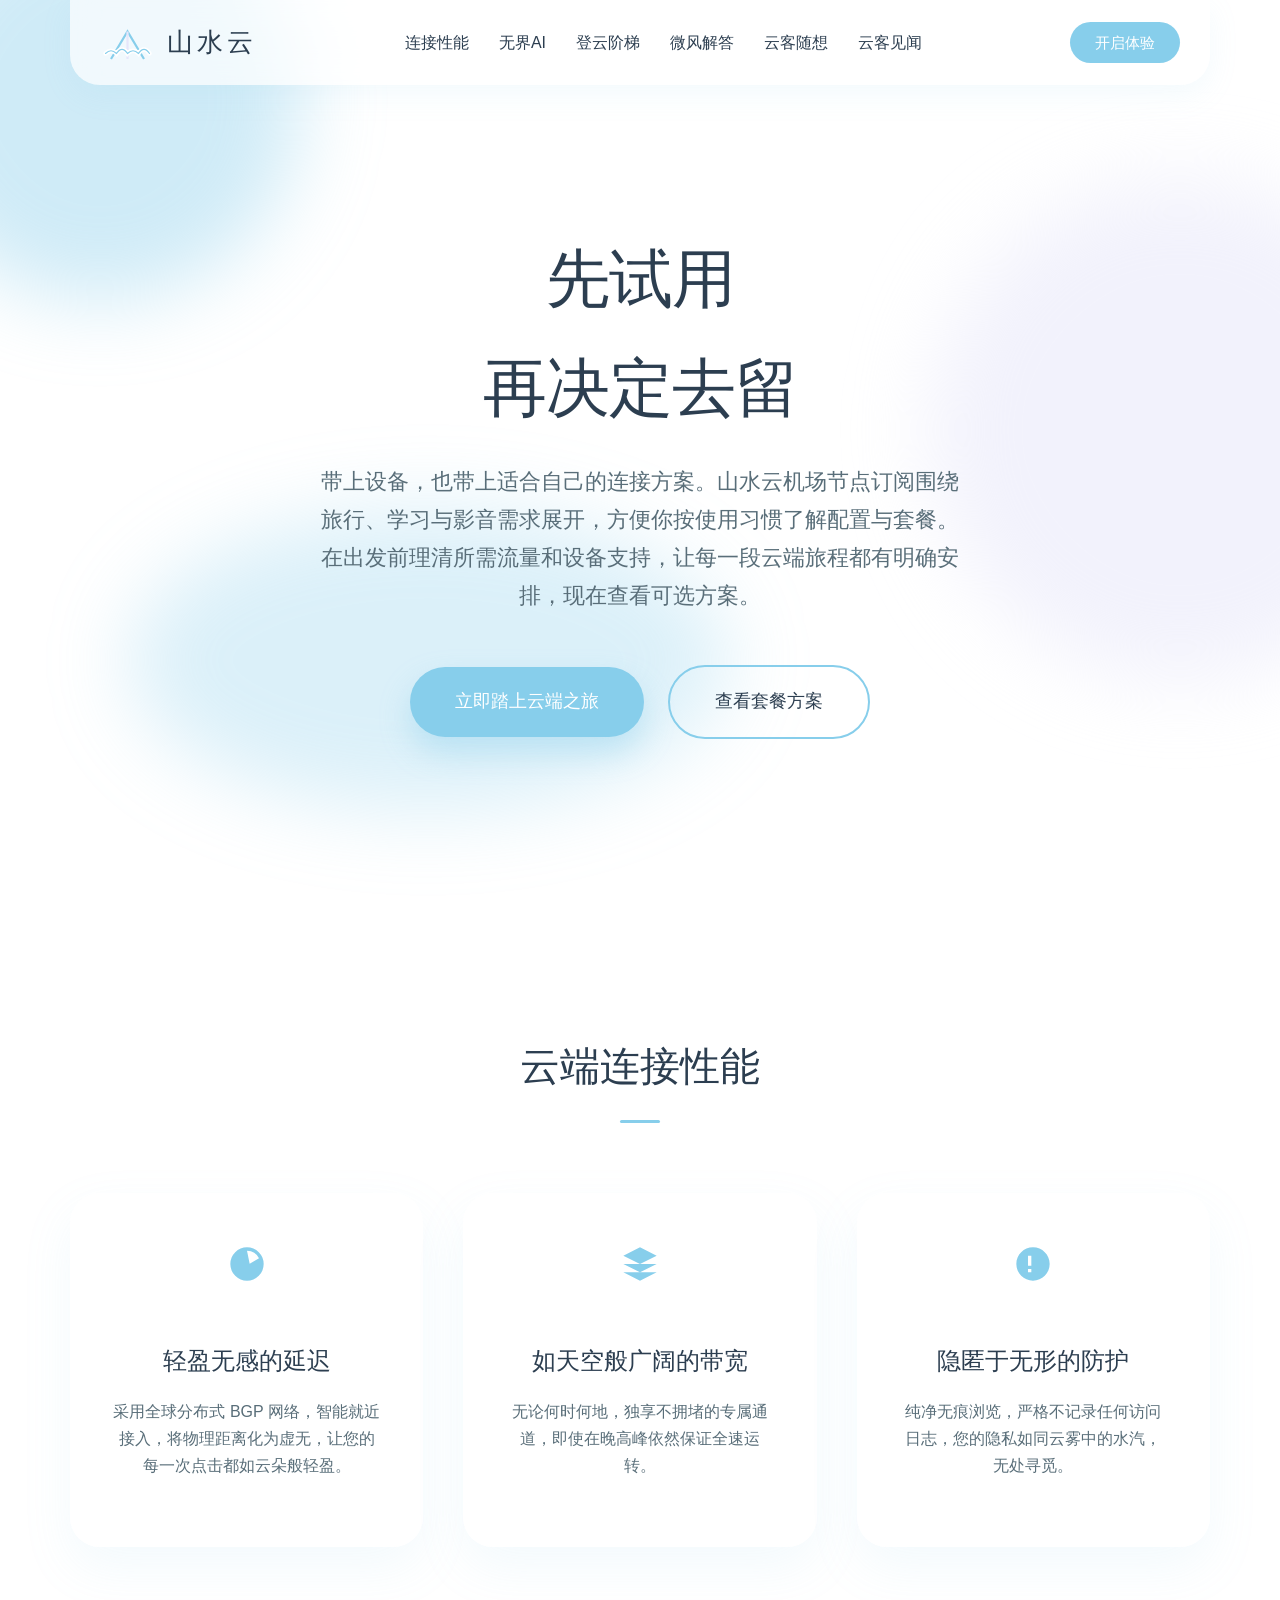
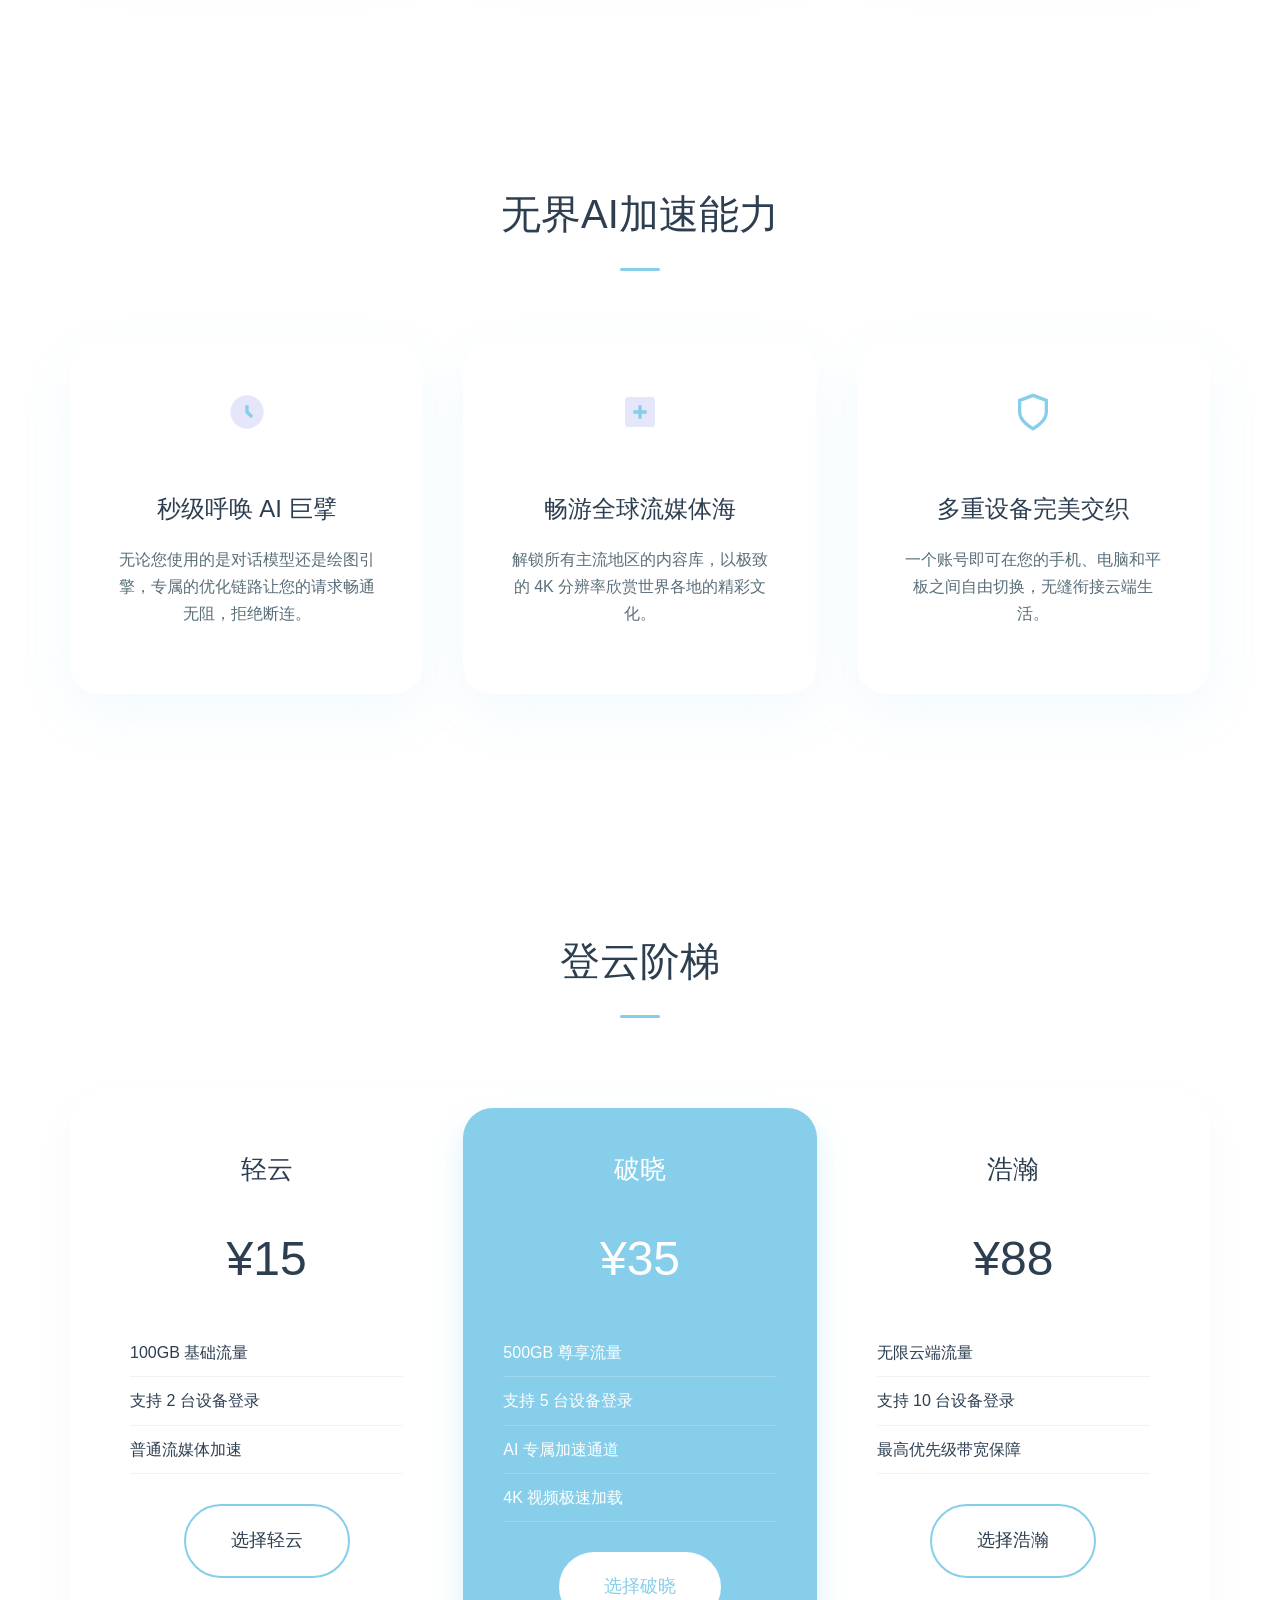
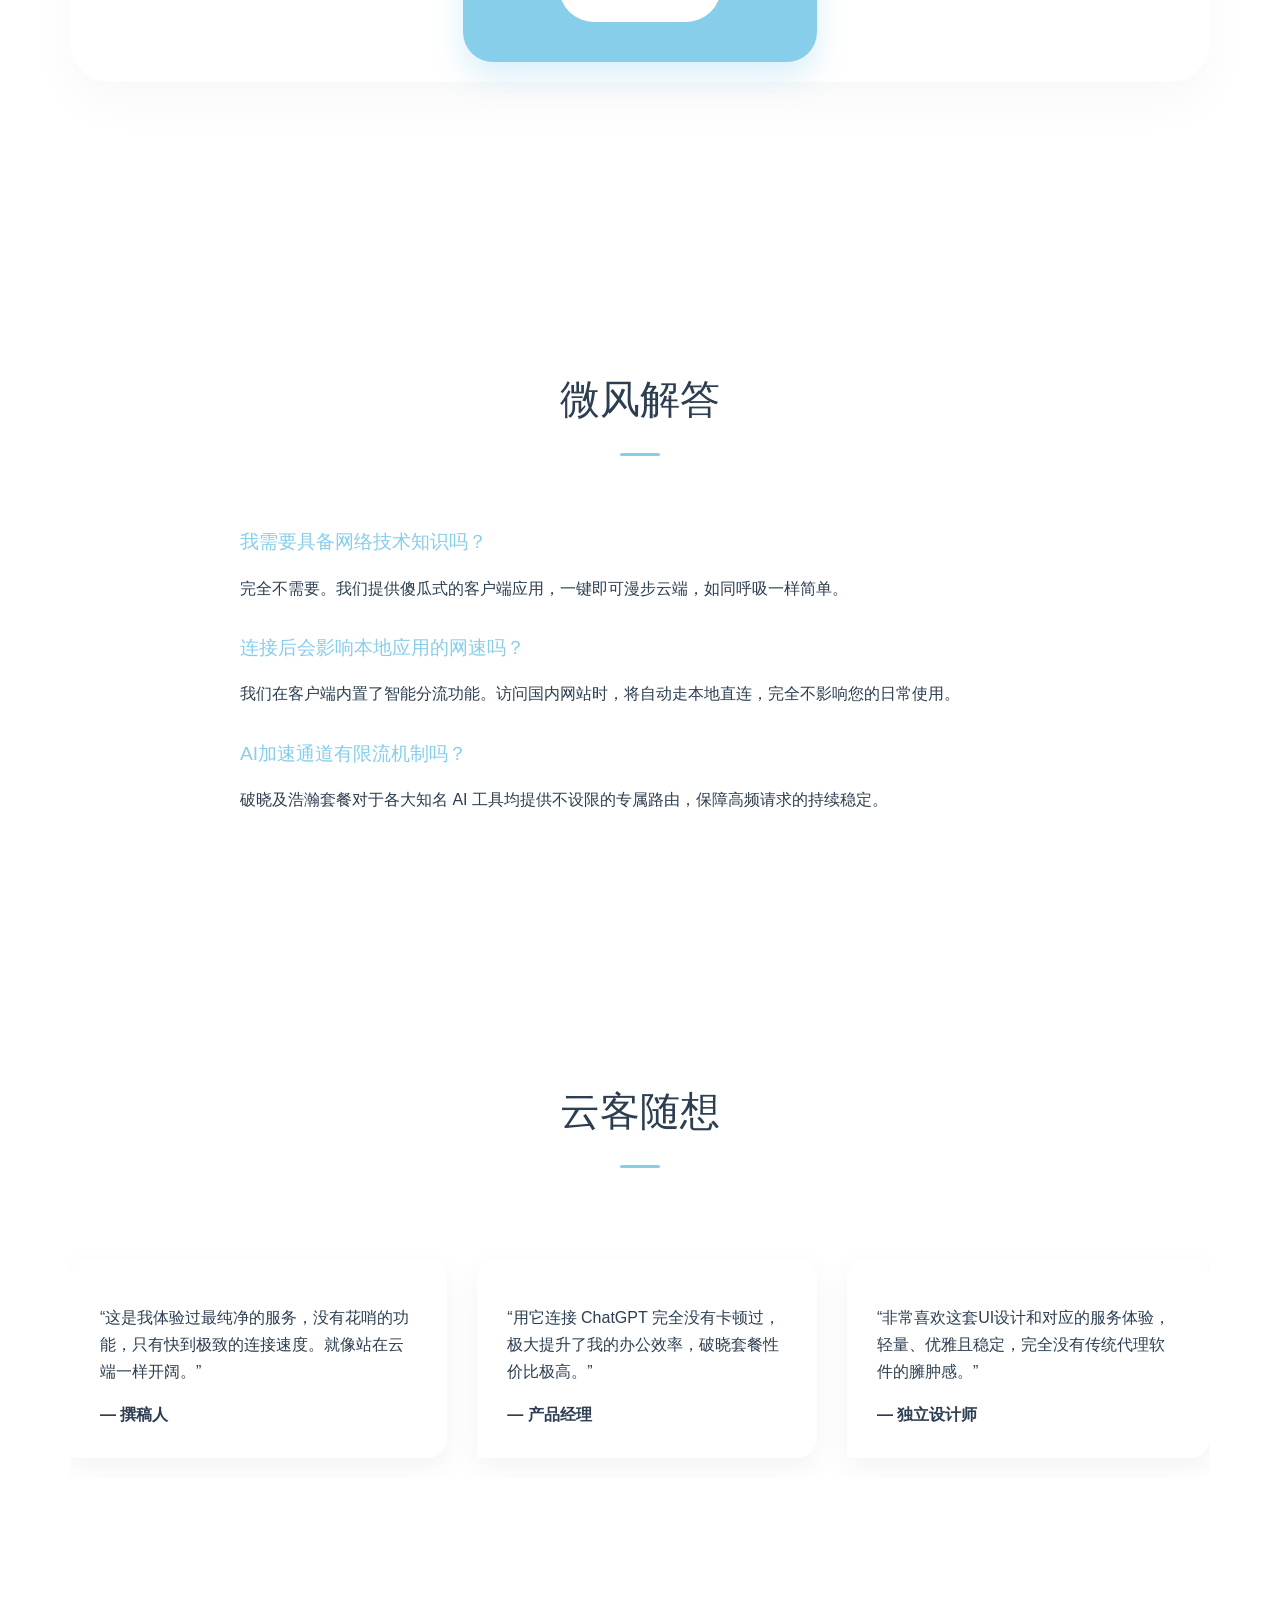
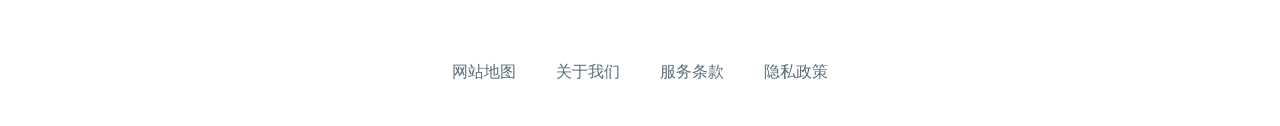
==== commit ef283c1e: "Restore detailed guides and clarify airport homepage introductions" ====
--- a/index.html
+++ b/index.html
@@ -1,19 +1,19 @@
 <!DOCTYPE html>
+
 <html lang="zh-CN">
 <head>
-    <meta charset="UTF-8">
-    <meta name="viewport" content="width=device-width, initial-scale=1.0">
-    
-    <link rel="stylesheet" href="style.css">
-    <title>山水云 - 旅行、学习与影音的加速服务 | 免费体验与设备设置指南</title>
-    <meta name="description" content="山水云提供免费体验。站内有手机相册备份、出行地图准备、Mac 网络设置、线上课程准备与家庭影院接口等实用指南。">
-    <meta name="keywords" content="山水云, 机场推荐, 免费体验, 相册备份, 出行准备, Mac网络设置, HDMI eARC">
-    <meta property="og:title" content="山水云 - 旅行、学习与影音的加速服务 | 免费体验与设备设置指南">
-    <meta property="og:description" content="山水云提供免费体验。站内有手机相册备份、出行地图准备、Mac 网络设置、线上课程准备与家庭影院接口等实用指南。">
-    <meta property="og:type" content="website">
-    <meta property="og:url" content="https://shanshuicloud.yachts/">
-    <meta property="og:image" content="https://shanshuicloud.yachts/og-image.jpg">
-    <script type="application/ld+json">
+<meta charset="utf-8"/>
+<meta content="width=device-width, initial-scale=1.0" name="viewport"/>
+<link href="style.css" rel="stylesheet"/>
+<title>山水云 - 旅行、学习与影音的加速服务 | 免费体验与设备设置指南</title>
+<meta content="带上设备，也带上适合自己的连接方案。山水云机场节点订阅围绕旅行、学习与影音需求展开，方便你按使用习惯了解配置与套餐。在出发前理清所需流量和设备支持，让每一段云端旅程都有明确安排，现在查看可选方案。" name="description"/>
+<meta content="山水云, 机场推荐, 免费体验, 相册备份, 出行准备, Mac网络设置, HDMI eARC" name="keywords"/>
+<meta content="山水云 - 旅行、学习与影音的加速服务 | 免费体验与设备设置指南" property="og:title"/>
+<meta content="带上设备，也带上适合自己的连接方案。山水云机场节点订阅围绕旅行、学习与影音需求展开，方便你按使用习惯了解配置与套餐。在出发前理清所需流量和设备支持，让每一段云端旅程都有明确安排，现在查看可选方案。" property="og:description"/>
+<meta content="website" property="og:type"/>
+<meta content="https://shanshuicloud.yachts/" property="og:url"/>
+<meta content="https://shanshuicloud.yachts/og-image.jpg" property="og:image"/>
+<script type="application/ld+json">
     {
       "@context": "https://schema.org/",
       "@type": "Product",
@@ -23,179 +23,170 @@
       "offers": { "@type": "AggregateOffer", "lowPrice": "15.00", "highPrice": "88.00", "priceCurrency": "CNY" }
     }
     </script>
-</head>
+<style id="swc-mobile-layout-fix">@media(max-width:768px){.cloud-bg{max-width:90%;}.cloud-2{right:0;}.cloud-3{left:10%;width:80%;}}</style></head>
 <body>
-    <div class="cloud-bg cloud-1"></div>
-    <div class="cloud-bg cloud-2"></div>
-    <div class="cloud-bg cloud-3"></div>
-
-    <div class="fluid-container">
-        <header class="navbar">
-            <a href="index.html" class="logo-wrap">
-                <svg class="logo-icon" viewBox="0 0 100 100"><title>山水云</title>
-                    <path d="M20,80 L50,30 L80,80" fill="none" stroke="#87CEEB" stroke-width="4"/>
-                    <path d="M50,30 L50,80" fill="none" stroke="#E6E6FA" stroke-width="4"/>
-                    <path d="M10,70 Q20,60 30,70 Q40,55 50,70 Q60,60 70,70 Q80,55 90,70" fill="none" stroke="#FFFFFF" stroke-width="8" stroke-linecap="round"/>
-                    <path d="M10,70 Q20,60 30,70 Q40,55 50,70 Q60,60 70,70 Q80,55 90,70" fill="none" stroke="#87CEEB" stroke-width="2" stroke-linecap="round"/>
-                </svg>
-                <span class="logo-text">山水云</span>
-            </a>
-            <nav class="yacht-menu">
-                <a href="#features">连接性能</a>
-                <a href="#media-ai">无界AI</a>
-                <a href="#pricing">登云阶梯</a>
-                <a href="#faq">微风解答</a>
-                <a href="#testimonials">云客随想</a>
-                <a href="horizons.html">云客见闻</a>
-            </nav>
-            <a href="https://ww012.twilightaff.com/#/?code=A56DH1Af" rel="nofollow" target="_blank" class="btn-nav-yacht">开启体验</a>
-        </header>
-
-        <section class="hero-fluid">
-            <h1>先试用<br>再决定去留</h1>
-            <p>山水云提供免费体验。在你的设备和使用习惯里测一测，再选择适合的方案。</p>
-            <div>
-                <a href="https://ww012.twilightaff.com/#/?code=A56DH1Af" rel="nofollow" target="_blank" class="btn-pill btn-sky">立即踏上云端之旅</a>
-                <a href="#pricing" class="btn-pill btn-outline">查看套餐方案</a>
-            </div>
-        </section>
-
-        <section id="features" class="flowing-section">
-            <h2 class="sec-heading">云端连接性能</h2>
-            <div class="soft-grid">
-                <div class="soft-card">
-                    <div class="icon-box">
-                        <svg width="40" height="40" viewBox="0 0 24 24" fill="#87CEEB"><path d="M22 12A10 10 0 1 0 12 22 10 10 0 0 0 22 12zM12 4a8 8 0 0 1 7.2 4.6l-5.6 3.2z"/></svg>
-                    </div>
-                    <h3>轻盈无感的延迟</h3>
-                    <p>采用全球分布式 BGP 网络，智能就近接入，将物理距离化为虚无，让您的每一次点击都如云朵般轻盈。</p>
-                </div>
-                <div class="soft-card">
-                    <div class="icon-box">
-                        <svg width="40" height="40" viewBox="0 0 24 24" fill="#87CEEB"><path d="M12 2L2 7l10 5 10-5-10-5zM2 17l10 5 10-5M2 12l10 5 10-5"/></svg>
-                    </div>
-                    <h3>如天空般广阔的带宽</h3>
-                    <p>无论何时何地，独享不拥堵的专属通道，即使在晚高峰依然保证全速运转。</p>
-                </div>
-                <div class="soft-card">
-                    <div class="icon-box">
-                        <svg width="40" height="40" viewBox="0 0 24 24" fill="#87CEEB"><path d="M12 2C6.48 2 2 6.48 2 12s4.48 10 10 10 10-4.48 10-10S17.52 2 12 2zm-1 15h-2v-2h2v2zm0-4h-2V7h2v6z"/></svg>
-                    </div>
-                    <h3>隐匿于无形的防护</h3>
-                    <p>纯净无痕浏览，严格不记录任何访问日志，您的隐私如同云雾中的水汽，无处寻觅。</p>
-                </div>
-            </div>
-        </section>
-
-        <section id="media-ai" class="flowing-section">
-            <h2 class="sec-heading">无界AI加速能力</h2>
-            <div class="soft-grid">
-                <div class="soft-card">
-                    <div class="icon-box">
-                        <svg width="40" height="40" viewBox="0 0 24 24" fill="#E6E6FA"><circle cx="12" cy="12" r="10"/><path d="M12 8v4l3 3" stroke="#87CEEB" stroke-width="2" fill="none"/></svg>
-                    </div>
-                    <h3>秒级呼唤 AI 巨擘</h3>
-                    <p>无论您使用的是对话模型还是绘图引擎，专属的优化链路让您的请求畅通无阻，拒绝断连。</p>
-                </div>
-                <div class="soft-card">
-                    <div class="icon-box">
-                        <svg width="40" height="40" viewBox="0 0 24 24" fill="#E6E6FA"><rect x="3" y="3" width="18" height="18" rx="2"/><path d="M8 12h8M12 8v8" stroke="#87CEEB" stroke-width="2" fill="none"/></svg>
-                    </div>
-                    <h3>畅游全球流媒体海</h3>
-                    <p>解锁所有主流地区的内容库，以极致的 4K 分辨率欣赏世界各地的精彩文化。</p>
-                </div>
-                <div class="soft-card">
-                    <div class="icon-box">
-                        <svg width="40" height="40" viewBox="0 0 24 24" fill="#E6E6FA"><path d="M12 22s8-4 8-10V5l-8-3-8 3v7c0 6 8 10 8 10z" stroke="#87CEEB" stroke-width="2" fill="none"/></svg>
-                    </div>
-                    <h3>多重设备完美交织</h3>
-                    <p>一个账号即可在您的手机、电脑和平板之间自由切换，无缝衔接云端生活。</p>
-                </div>
-            </div>
-        </section>
-
-        <section id="pricing" class="flowing-section">
-            <h2 class="sec-heading">登云阶梯</h2>
-            <div class="price-row">
-                <div class="price-col">
-                    <h3>轻云</h3>
-                    <div class="price-val">¥15</div>
-                    <ul>
-                        <li>100GB 基础流量</li>
-                        <li>支持 2 台设备登录</li>
-                        <li>普通流媒体加速</li>
-                    </ul>
-                    <a href="https://ww012.twilightaff.com/#/?code=A56DH1Af" rel="nofollow" target="_blank" class="btn-pill btn-outline">选择轻云</a>
-                </div>
-                <div class="price-col active">
-                    <h3>破晓</h3>
-                    <div class="price-val">¥35</div>
-                    <ul>
-                        <li>500GB 尊享流量</li>
-                        <li>支持 5 台设备登录</li>
-                        <li>AI 专属加速通道</li>
-                        <li>4K 视频极速加载</li>
-                    </ul>
-                    <a href="https://ww012.twilightaff.com/#/?code=A56DH1Af" rel="nofollow" target="_blank" class="btn-pill" style="background:white;color:var(--sky);">选择破晓</a>
-                </div>
-                <div class="price-col">
-                    <h3>浩瀚</h3>
-                    <div class="price-val">¥88</div>
-                    <ul>
-                        <li>无限云端流量</li>
-                        <li>支持 10 台设备登录</li>
-                        <li>最高优先级带宽保障</li>
-                    </ul>
-                    <a href="https://ww012.twilightaff.com/#/?code=A56DH1Af" rel="nofollow" target="_blank" class="btn-pill btn-outline">选择浩瀚</a>
-                </div>
-            </div>
-        </section>
-
-        <section id="faq" class="flowing-section">
-            <h2 class="sec-heading">微风解答</h2>
-            <div class="faq-list">
-                <div class="faq-wrap">
-                    <h4>我需要具备网络技术知识吗？</h4>
-                    <p>完全不需要。我们提供傻瓜式的客户端应用，一键即可漫步云端，如同呼吸一样简单。</p>
-                </div>
-                <div class="faq-wrap">
-                    <h4>连接后会影响本地应用的网速吗？</h4>
-                    <p>我们在客户端内置了智能分流功能。访问国内网站时，将自动走本地直连，完全不影响您的日常使用。</p>
-                </div>
-                <div class="faq-wrap">
-                    <h4>AI加速通道有限流机制吗？</h4>
-                    <p>破晓及浩瀚套餐对于各大知名 AI 工具均提供不设限的专属路由，保障高频请求的持续稳定。</p>
-                </div>
-            </div>
-        </section>
-
-        <section id="testimonials" class="flowing-section">
-            <h2 class="sec-heading">云客随想</h2>
-            <div class="testi-flow">
-                <div class="testi-bubble">
-                    <p>“这是我体验过最纯净的服务，没有花哨的功能，只有快到极致的连接速度。就像站在云端一样开阔。”</p>
-                    <strong>— 撰稿人</strong>
-                </div>
-                <div class="testi-bubble">
-                    <p>“用它连接 ChatGPT 完全没有卡顿过，极大提升了我的办公效率，破晓套餐性价比极高。”</p>
-                    <strong>— 产品经理</strong>
-                </div>
-                <div class="testi-bubble">
-                    <p>“非常喜欢这套UI设计和对应的服务体验，轻量、优雅且稳定，完全没有传统代理软件的臃肿感。”</p>
-                    <strong>— 独立设计师</strong>
-                </div>
-            </div>
-        </section>
-
-        <footer class="footer-cloud">
-            <div class="footer-links">
-                <a href="sitemap.html" target="_blank">网站地图</a>
-                <a href="about.html" target="_blank">关于我们</a>
-                <a href="terms.html" target="_blank">服务条款</a>
-                <a href="privacy.html" target="_blank">隐私政策</a>
-            </div>
-        </footer>
-    </div>
+<div class="cloud-bg cloud-1"></div>
+<div class="cloud-bg cloud-2"></div>
+<div class="cloud-bg cloud-3"></div>
+<div class="fluid-container">
+<header class="navbar">
+<a class="logo-wrap" href="index.html">
+<svg class="logo-icon" viewbox="0 0 100 100"><title>山水云</title>
+<path d="M20,80 L50,30 L80,80" fill="none" stroke="#87CEEB" stroke-width="4"></path>
+<path d="M50,30 L50,80" fill="none" stroke="#E6E6FA" stroke-width="4"></path>
+<path d="M10,70 Q20,60 30,70 Q40,55 50,70 Q60,60 70,70 Q80,55 90,70" fill="none" stroke="#FFFFFF" stroke-linecap="round" stroke-width="8"></path>
+<path d="M10,70 Q20,60 30,70 Q40,55 50,70 Q60,60 70,70 Q80,55 90,70" fill="none" stroke="#87CEEB" stroke-linecap="round" stroke-width="2"></path>
+</svg>
+<span class="logo-text">山水云</span>
+</a>
+<nav class="yacht-menu">
+<a href="#features">连接性能</a>
+<a href="#media-ai">无界AI</a>
+<a href="#pricing">登云阶梯</a>
+<a href="#faq">微风解答</a>
+<a href="#testimonials">云客随想</a>
+<a href="horizons.html">云客见闻</a>
+</nav>
+<a class="btn-nav-yacht" href="https://ww012.twilightaff.com/#/?code=A56DH1Af" rel="nofollow" target="_blank">开启体验</a>
+</header>
+<section class="hero-fluid">
+<h1>先试用<br/>再决定去留</h1>
+<p>带上设备，也带上适合自己的连接方案。山水云机场节点订阅围绕旅行、学习与影音需求展开，方便你按使用习惯了解配置与套餐。在出发前理清所需流量和设备支持，让每一段云端旅程都有明确安排，现在查看可选方案。</p>
+<div>
+<a class="btn-pill btn-sky" href="https://ww012.twilightaff.com/#/?code=A56DH1Af" rel="nofollow" target="_blank">立即踏上云端之旅</a>
+<a class="btn-pill btn-outline" href="#pricing">查看套餐方案</a>
+</div>
+</section>
+<section class="flowing-section" id="features">
+<h2 class="sec-heading">云端连接性能</h2>
+<div class="soft-grid">
+<div class="soft-card">
+<div class="icon-box">
+<svg fill="#87CEEB" height="40" viewbox="0 0 24 24" width="40"><path d="M22 12A10 10 0 1 0 12 22 10 10 0 0 0 22 12zM12 4a8 8 0 0 1 7.2 4.6l-5.6 3.2z"></path></svg>
+</div>
+<h3>轻盈无感的延迟</h3>
+<p>采用全球分布式 BGP 网络，智能就近接入，将物理距离化为虚无，让您的每一次点击都如云朵般轻盈。</p>
+</div>
+<div class="soft-card">
+<div class="icon-box">
+<svg fill="#87CEEB" height="40" viewbox="0 0 24 24" width="40"><path d="M12 2L2 7l10 5 10-5-10-5zM2 17l10 5 10-5M2 12l10 5 10-5"></path></svg>
+</div>
+<h3>如天空般广阔的带宽</h3>
+<p>无论何时何地，独享不拥堵的专属通道，即使在晚高峰依然保证全速运转。</p>
+</div>
+<div class="soft-card">
+<div class="icon-box">
+<svg fill="#87CEEB" height="40" viewbox="0 0 24 24" width="40"><path d="M12 2C6.48 2 2 6.48 2 12s4.48 10 10 10 10-4.48 10-10S17.52 2 12 2zm-1 15h-2v-2h2v2zm0-4h-2V7h2v6z"></path></svg>
+</div>
+<h3>隐匿于无形的防护</h3>
+<p>纯净无痕浏览，严格不记录任何访问日志，您的隐私如同云雾中的水汽，无处寻觅。</p>
+</div>
+</div>
+</section>
+<section class="flowing-section" id="media-ai">
+<h2 class="sec-heading">无界AI加速能力</h2>
+<div class="soft-grid">
+<div class="soft-card">
+<div class="icon-box">
+<svg fill="#E6E6FA" height="40" viewbox="0 0 24 24" width="40"><circle cx="12" cy="12" r="10"></circle><path d="M12 8v4l3 3" fill="none" stroke="#87CEEB" stroke-width="2"></path></svg>
+</div>
+<h3>秒级呼唤 AI 巨擘</h3>
+<p>无论您使用的是对话模型还是绘图引擎，专属的优化链路让您的请求畅通无阻，拒绝断连。</p>
+</div>
+<div class="soft-card">
+<div class="icon-box">
+<svg fill="#E6E6FA" height="40" viewbox="0 0 24 24" width="40"><rect height="18" rx="2" width="18" x="3" y="3"></rect><path d="M8 12h8M12 8v8" fill="none" stroke="#87CEEB" stroke-width="2"></path></svg>
+</div>
+<h3>畅游全球流媒体海</h3>
+<p>解锁所有主流地区的内容库，以极致的 4K 分辨率欣赏世界各地的精彩文化。</p>
+</div>
+<div class="soft-card">
+<div class="icon-box">
+<svg fill="#E6E6FA" height="40" viewbox="0 0 24 24" width="40"><path d="M12 22s8-4 8-10V5l-8-3-8 3v7c0 6 8 10 8 10z" fill="none" stroke="#87CEEB" stroke-width="2"></path></svg>
+</div>
+<h3>多重设备完美交织</h3>
+<p>一个账号即可在您的手机、电脑和平板之间自由切换，无缝衔接云端生活。</p>
+</div>
+</div>
+</section>
+<section class="flowing-section" id="pricing">
+<h2 class="sec-heading">登云阶梯</h2>
+<div class="price-row">
+<div class="price-col">
+<h3>轻云</h3>
+<div class="price-val">¥15</div>
+<ul>
+<li>100GB 基础流量</li>
+<li>支持 2 台设备登录</li>
+<li>普通流媒体加速</li>
+</ul>
+<a class="btn-pill btn-outline" href="https://ww012.twilightaff.com/#/?code=A56DH1Af" rel="nofollow" target="_blank">选择轻云</a>
+</div>
+<div class="price-col active">
+<h3>破晓</h3>
+<div class="price-val">¥35</div>
+<ul>
+<li>500GB 尊享流量</li>
+<li>支持 5 台设备登录</li>
+<li>AI 专属加速通道</li>
+<li>4K 视频极速加载</li>
+</ul>
+<a class="btn-pill" href="https://ww012.twilightaff.com/#/?code=A56DH1Af" rel="nofollow" style="background:white;color:var(--sky);" target="_blank">选择破晓</a>
+</div>
+<div class="price-col">
+<h3>浩瀚</h3>
+<div class="price-val">¥88</div>
+<ul>
+<li>无限云端流量</li>
+<li>支持 10 台设备登录</li>
+<li>最高优先级带宽保障</li>
+</ul>
+<a class="btn-pill btn-outline" href="https://ww012.twilightaff.com/#/?code=A56DH1Af" rel="nofollow" target="_blank">选择浩瀚</a>
+</div>
+</div>
+</section>
+<section class="flowing-section" id="faq">
+<h2 class="sec-heading">微风解答</h2>
+<div class="faq-list">
+<div class="faq-wrap">
+<h4>我需要具备网络技术知识吗？</h4>
+<p>完全不需要。我们提供傻瓜式的客户端应用，一键即可漫步云端，如同呼吸一样简单。</p>
+</div>
+<div class="faq-wrap">
+<h4>连接后会影响本地应用的网速吗？</h4>
+<p>我们在客户端内置了智能分流功能。访问国内网站时，将自动走本地直连，完全不影响您的日常使用。</p>
+</div>
+<div class="faq-wrap">
+<h4>AI加速通道有限流机制吗？</h4>
+<p>破晓及浩瀚套餐对于各大知名 AI 工具均提供不设限的专属路由，保障高频请求的持续稳定。</p>
+</div>
+</div>
+</section>
+<section class="flowing-section" id="testimonials">
+<h2 class="sec-heading">云客随想</h2>
+<div class="testi-flow">
+<div class="testi-bubble">
+<p>“这是我体验过最纯净的服务，没有花哨的功能，只有快到极致的连接速度。就像站在云端一样开阔。”</p>
+<strong>— 撰稿人</strong>
+</div>
+<div class="testi-bubble">
+<p>“用它连接 ChatGPT 完全没有卡顿过，极大提升了我的办公效率，破晓套餐性价比极高。”</p>
+<strong>— 产品经理</strong>
+</div>
+<div class="testi-bubble">
+<p>“非常喜欢这套UI设计和对应的服务体验，轻量、优雅且稳定，完全没有传统代理软件的臃肿感。”</p>
+<strong>— 独立设计师</strong>
+</div>
+</div>
+</section>
+<footer class="footer-cloud">
+<div class="footer-links">
+<a href="sitemap.html" target="_blank">网站地图</a>
+<a href="about.html" target="_blank">关于我们</a>
+<a href="terms.html" target="_blank">服务条款</a>
+<a href="privacy.html" target="_blank">隐私政策</a>
+</div>
+</footer>
+</div>
 </body>
 </html>
-
